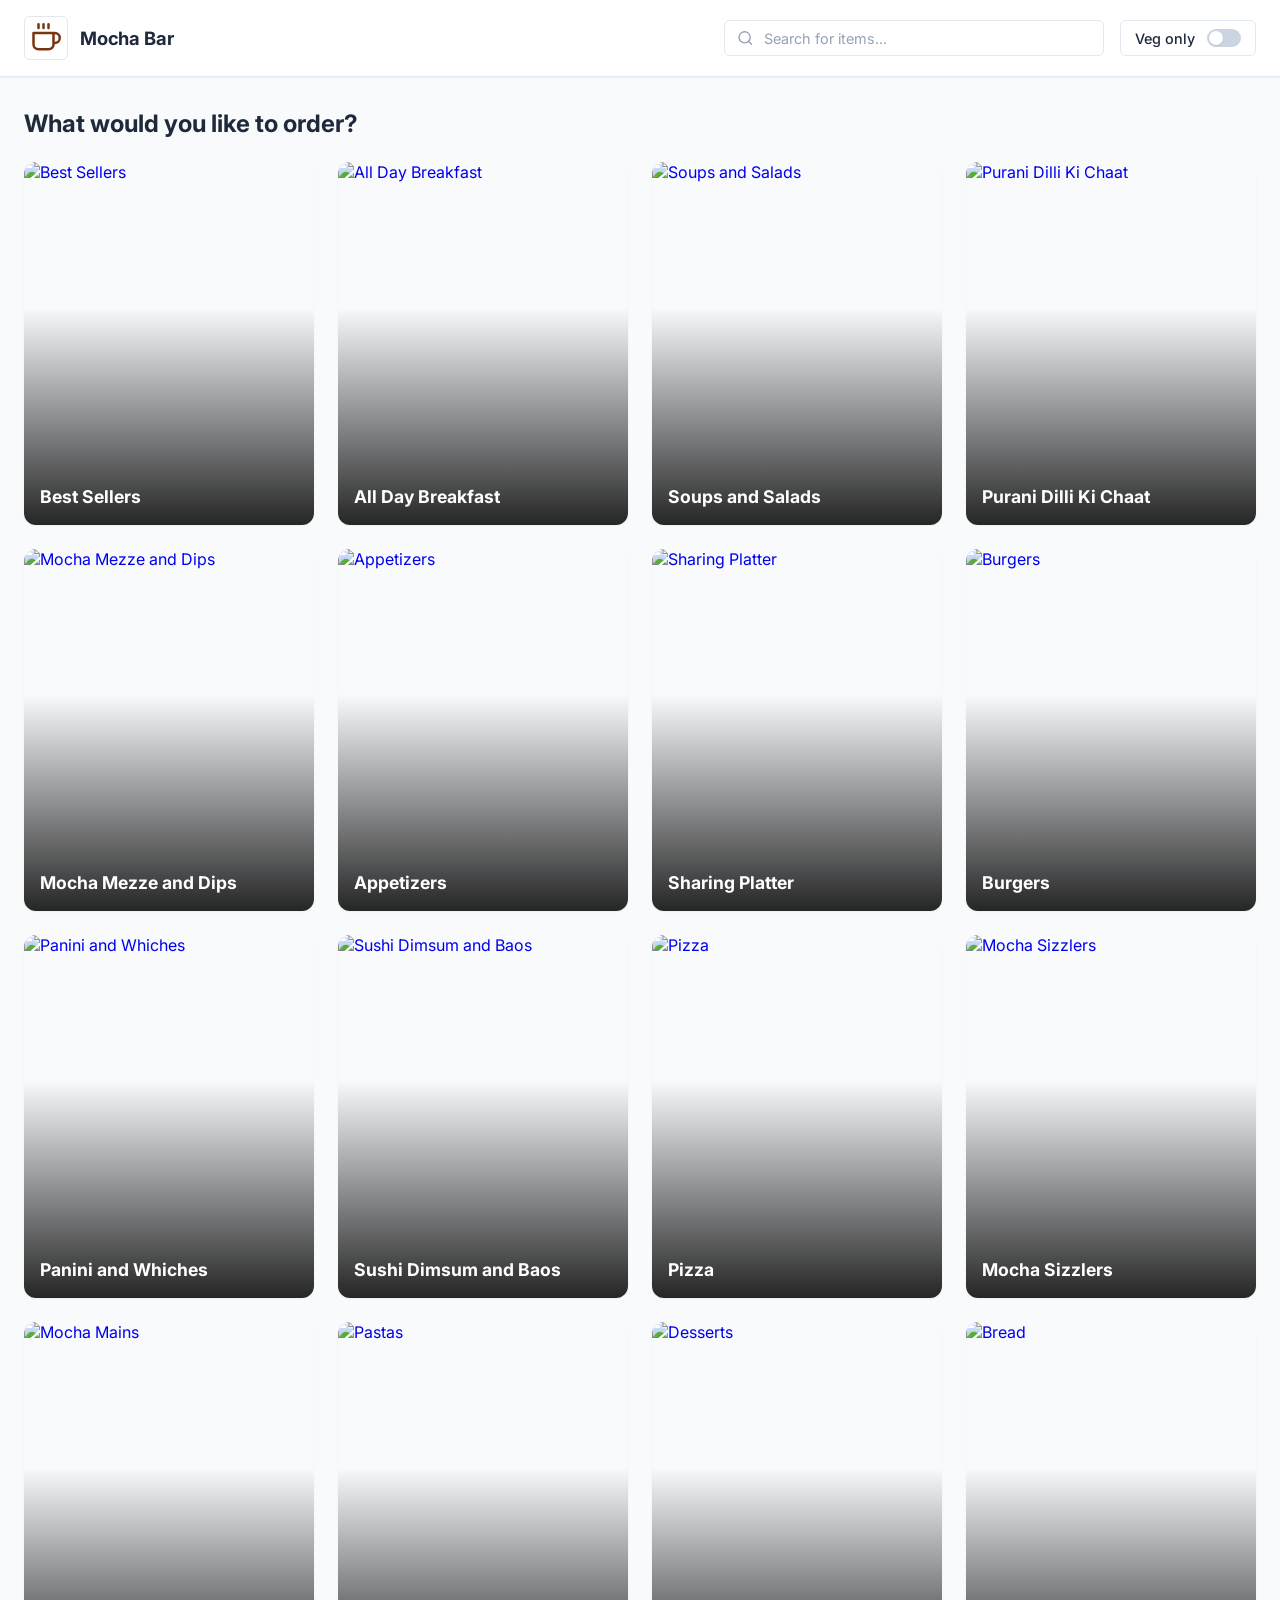
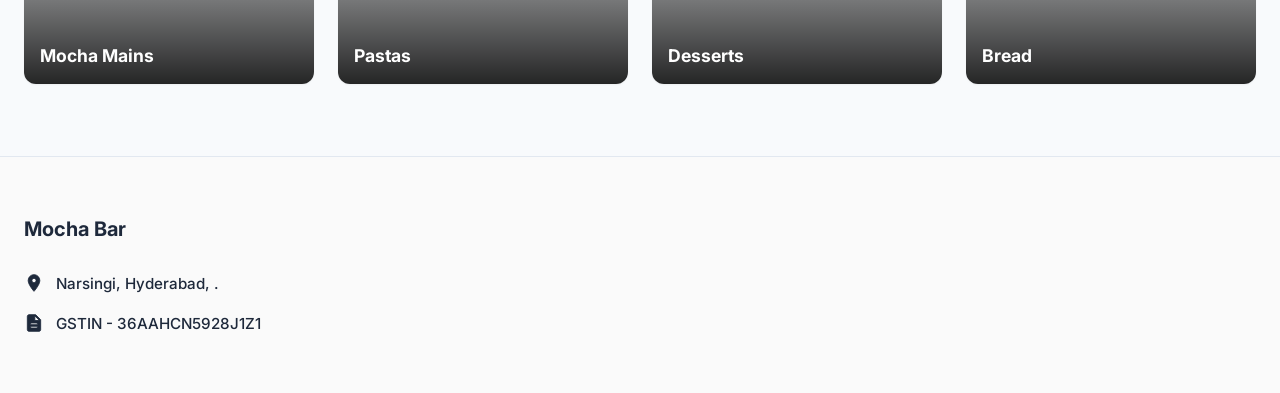
==== index.html @ d7031bb8 "Add files via upload" ====
<!DOCTYPE html>
<html lang="en">
<head>
    <meta charset="UTF-8">
    <meta name="viewport" content="width=device-width, initial-scale=1.0">
    <title>Mocha Bar | Restaurant & Lounge</title>
    <meta name="description" content="Mocha Bar, Restaurant and Lounge.">
    <link rel="preconnect" href="https://fonts.googleapis.com">
    <link rel="preconnect" href="https://fonts.gstatic.com" crossorigin>
    <link href="https://fonts.googleapis.com/css2?family=Inter:wght@400;500;600;700&display=swap" rel="stylesheet">
    <link rel="stylesheet" href="index.css">
</head>
<body>
    <!-- Mobile Location Bar (Hidden on Desktop) -->
    <div class="location-bar mobile-only">
        <div class="location-content">
            <svg class="icon location-icon" viewBox="0 0 24 24" fill="none" stroke="currentColor" stroke-width="2.5" stroke-linecap="round" stroke-linejoin="round">
                <path d="M21 10c0 7-9 13-9 13s-9-6-9-13a9 9 0 0 1 18 0z"></path>
                <circle cx="12" cy="10" r="3"></circle>
            </svg>
            <span class="location-text">Location - Lucknow, Uttar Pradesh, India</span>
            <svg class="icon chevron-icon" viewBox="0 0 24 24" fill="none" stroke="currentColor" stroke-width="2" stroke-linecap="round" stroke-linejoin="round">
                <polyline points="6 9 12 15 18 9"></polyline>
            </svg>
        </div>
    </div>

    <header class="main-header">
        <div class="header-container">
            <div class="brand-section">
                <div class="logo-wrapper">
                    <!-- Simulated logo -->
                    <div class="logo-placeholder">
                        <svg viewBox="0 0 24 24" fill="none" stroke="#78350f" stroke-width="2" stroke-linecap="round" stroke-linejoin="round">
                            <path d="M18 8h1a4 4 0 0 1 0 8h-1M2 8h16v9a4 4 0 0 1-4 4H6a4 4 0 0 1-4-4V8z M6 1v3 M10 1v3 M14 1v3"/>
                        </svg>
                    </div>
                </div>
                <div class="brand-text">
                    <h1 class="brand-title">Mocha Bar</h1>
                    <p class="brand-subtitle mobile-only">Mocha Bar - Main Branch</p>
                </div>
            </div>

            <!-- Desktop Search and Toggle (Hidden on Mobile) -->
            <div class="desktop-controls desktop-only">
                <div class="search-bar">
                    <svg class="icon search-icon" viewBox="0 0 24 24" fill="none" stroke="currentColor" stroke-width="2" stroke-linecap="round" stroke-linejoin="round">
                        <circle cx="11" cy="11" r="8"></circle>
                        <line x1="21" y1="21" x2="16.65" y2="16.65"></line>
                    </svg>
                    <input type="text" placeholder="Search for items..." class="search-input">
                </div>
                
                <div class="veg-toggle-container">
                    <span class="veg-label">Veg only</span>
                    <label class="toggle-switch">
                        <input type="checkbox">
                        <span class="toggle-slider"></span>
                    </label>
                </div>
            </div>

            <!-- Mobile Pickup Button (Hidden on Desktop) -->
            <div class="mobile-controls mobile-only">
                <button class="pickup-btn">Pickup</button>
            </div>
        </div>
    </header>
    
    <main class="main-content">
        <div class="menu-section">
            <h2 class="section-title">What would you like to order?</h2>
            
            <div class="menu-grid">
                <!-- Row 1 -->
                <a href="menu.html#all-day-breakfast" class="menu-card">
                    <img src="https://images.unsplash.com/photo-1559525839-b184a4d698c7?ixlib=rb-4.0.3&auto=format&fit=crop&w=400&q=80" alt="Best Sellers" class="menu-card-bg">
                    <div class="menu-card-overlay"></div>
                    <h3 class="menu-card-title">Best Sellers</h3>
                </a>
                <a href="menu.html#all-day-breakfast" class="menu-card">
                    <img src="https://images.unsplash.com/photo-1533089860892-a7c6f0a88666?ixlib=rb-4.0.3&auto=format&fit=crop&w=400&q=80" alt="All Day Breakfast" class="menu-card-bg">
                    <div class="menu-card-overlay"></div>
                    <h3 class="menu-card-title">All Day Breakfast</h3>
                </a>
                <a href="menu.html#soups-and-salads" class="menu-card">
                    <img src="https://images.unsplash.com/photo-1547592180-85f173990554?ixlib=rb-4.0.3&auto=format&fit=crop&w=400&q=80" alt="Soups and Salads" class="menu-card-bg">
                    <div class="menu-card-overlay"></div>
                    <h3 class="menu-card-title">Soups and Salads</h3>
                </a>
                <a href="menu.html#purani-dilli-ki-chaat" class="menu-card">
                    <img src="https://images.unsplash.com/photo-1606491956689-2ea866880c84?ixlib=rb-4.0.3&auto=format&fit=crop&w=400&q=80" alt="Purani Dilli Ki Chaat" class="menu-card-bg">
                    <div class="menu-card-overlay"></div>
                    <h3 class="menu-card-title">Purani Dilli Ki Chaat</h3>
                </a>
                
                <!-- Row 2 -->
                <a href="menu.html#mocha-mezze-and-dips" class="menu-card">
                    <img src="https://images.unsplash.com/photo-1541529086526-db283c563270?ixlib=rb-4.0.3&auto=format&fit=crop&w=400&q=80" alt="Mocha Mezze and Dips" class="menu-card-bg">
                    <div class="menu-card-overlay"></div>
                    <h3 class="menu-card-title">Mocha Mezze and Dips</h3>
                </a>
                <a href="menu.html#appetizers" class="menu-card">
                    <img src="https://images.unsplash.com/photo-1541529086526-db283c563270?ixlib=rb-4.0.3&auto=format&fit=crop&w=400&q=80" alt="Appetizers" class="menu-card-bg">
                    <div class="menu-card-overlay"></div>
                    <h3 class="menu-card-title">Appetizers</h3>
                </a>
                <a href="menu.html#sharing-platter" class="menu-card">
                    <img src="https://images.unsplash.com/photo-1539136788836-5699e78bfc75?ixlib=rb-4.0.3&auto=format&fit=crop&w=400&q=80" alt="Sharing Platter" class="menu-card-bg">
                    <div class="menu-card-overlay"></div>
                    <h3 class="menu-card-title">Sharing Platter</h3>
                </a>
                <a href="menu.html#burgers" class="menu-card">
                    <img src="https://images.unsplash.com/photo-1568901346375-23c9450c58cd?ixlib=rb-4.0.3&auto=format&fit=crop&w=400&q=80" alt="Burgers" class="menu-card-bg">
                    <div class="menu-card-overlay"></div>
                    <h3 class="menu-card-title">Burgers</h3>
                </a>
                
                <!-- Row 3 -->
                <a href="menu.html#panini-and-whiches" class="menu-card">
                    <img src="https://images.unsplash.com/photo-1528735602780-2552fd46c7af?ixlib=rb-4.0.3&auto=format&fit=crop&w=400&q=80" alt="Panini and Whiches" class="menu-card-bg">
                    <div class="menu-card-overlay"></div>
                    <h3 class="menu-card-title">Panini and Whiches</h3>
                </a>
                <a href="menu.html#sushi-dimsum-and-baos" class="menu-card">
                    <img src="https://images.unsplash.com/photo-1582878826629-29b7ad1cdc43?ixlib=rb-4.0.3&auto=format&fit=crop&w=400&q=80" alt="Sushi Dimsum and Baos" class="menu-card-bg">
                    <div class="menu-card-overlay"></div>
                    <h3 class="menu-card-title">Sushi Dimsum and Baos</h3>
                </a>
                <a href="menu.html#pizza" class="menu-card">
                    <img src="https://images.unsplash.com/photo-1513104890138-7c749659a591?ixlib=rb-4.0.3&auto=format&fit=crop&w=400&q=80" alt="Pizza" class="menu-card-bg">
                    <div class="menu-card-overlay"></div>
                    <h3 class="menu-card-title">Pizza</h3>
                </a>
                <a href="menu.html#mocha-sizzlers" class="menu-card">
                    <img src="https://images.unsplash.com/photo-1604908176997-125f25cc6f3d?ixlib=rb-4.0.3&auto=format&fit=crop&w=400&q=80" alt="Mocha Sizzlers" class="menu-card-bg">
                    <div class="menu-card-overlay"></div>
                    <h3 class="menu-card-title">Mocha Sizzlers</h3>
                </a>
                
                <!-- Row 4 -->
                <a href="menu.html#mocha-mains" class="menu-card">
                    <img src="https://images.unsplash.com/photo-1555939594-58d7cb561ad1?ixlib=rb-4.0.3&auto=format&fit=crop&w=400&q=80" alt="Mocha Mains" class="menu-card-bg">
                    <div class="menu-card-overlay"></div>
                    <h3 class="menu-card-title">Mocha Mains</h3>
                </a>
                <a href="menu.html#pastas" class="menu-card">
                    <img src="https://images.unsplash.com/photo-1621996316573-ce8e4ce2ee2e?ixlib=rb-4.0.3&auto=format&fit=crop&w=400&q=80" alt="Pastas" class="menu-card-bg">
                    <div class="menu-card-overlay"></div>
                    <h3 class="menu-card-title">Pastas</h3>
                </a>
                <a href="menu.html#desserts" class="menu-card">
                    <img src="https://images.unsplash.com/photo-1563729784474-d77dbb933a9e?ixlib=rb-4.0.3&auto=format&fit=crop&w=400&q=80" alt="Desserts" class="menu-card-bg">
                    <div class="menu-card-overlay"></div>
                    <h3 class="menu-card-title">Desserts</h3>
                </a>
                <a href="menu.html#bread" class="menu-card">
                    <img src="https://images.unsplash.com/photo-1509440159596-0249088772ff?ixlib=rb-4.0.3&auto=format&fit=crop&w=400&q=80" alt="Bread" class="menu-card-bg">
                    <div class="menu-card-overlay"></div>
                    <h3 class="menu-card-title">Bread</h3>
                </a>
            </div>
        </div>
    </main>

    <footer class="app-footer">
        <div class="footer-container">
            <h2 class="footer-title">Mocha Bar</h2>
            <div class="footer-info">
                <div class="footer-item">
                    <svg class="icon location-icon" viewBox="0 0 24 24" fill="currentColor">
                        <path d="M12 2C8.13 2 5 5.13 5 9c0 5.25 7 13 7 13s7-7.75 7-13c0-3.87-3.13-7-7-7zm0 9.5c-1.38 0-2.5-1.12-2.5-2.5s1.12-2.5 2.5-2.5 2.5 1.12 2.5 2.5-1.12 2.5-2.5 2.5z"/>
                    </svg>
                    <span>Narsingi, Hyderabad, .</span>
                </div>
                <div class="footer-item">
                    <svg class="icon document-icon" viewBox="0 0 24 24" fill="currentColor">
                        <path d="M14 2H6c-1.1 0-1.99.9-1.99 2L4 20c0 1.1.89 2 1.99 2H18c1.1 0 2-.9 2-2V8l-6-6zm2 16H8v-2h8v2zm0-4H8v-2h8v2zm-3-5V3.5L18.5 9H13z"/>
                    </svg>
                    <span>GSTIN - 36AAHCN5928J1Z1</span>
                </div>
            </div>
        </div>
    </footer>
</body>
</html>
---- index.css ----
/* CSS Variables & Reset */
:root {
    --primary-color: #78350f; /* Coffee brown */
    --brand-color: #1e293b;
    --text-main: #334155;
    --text-muted: #64748b;
    --bg-main: #ffffff;
    --bg-muted: #f8fafc;
    --border-color: #e2e8f0;
    --shadow-sm: 0 1px 2px 0 rgb(0 0 0 / 0.05);
    --shadow-md: 0 4px 6px -1px rgb(0 0 0 / 0.1), 0 2px 4px -2px rgb(0 0 0 / 0.1);
    --radius-md: 6px;
    --transition: all 0.2s ease-in-out;
}

* {
    margin: 0;
    padding: 0;
    box-sizing: border-box;
}

body {
    font-family: 'Inter', -apple-system, BlinkMacSystemFont, sans-serif;
    color: var(--text-main);
    background-color: var(--bg-muted);
    -webkit-font-smoothing: antialiased;
}

/* Icons */
.icon {
    width: 16px;
    height: 16px;
    stroke: currentColor;
}

/* Header Base */
.main-header {
    background-color: var(--bg-main);
    box-shadow: var(--shadow-sm);
    position: sticky;
    top: 0;
    z-index: 50;
    border-bottom: 1px solid var(--border-color);
}

/* Utility Classes */
.mobile-only {
    display: none;
}
.desktop-only {
    display: flex;
}

/* Desktop Styles (Default) */
.header-container {
    max-width: 1280px;
    margin: 0 auto;
    padding: 16px 24px;
    display: flex;
    align-items: center;
    justify-content: space-between;
    gap: 24px;
}

.brand-section {
    display: flex;
    align-items: center;
    gap: 12px;
}

.logo-wrapper {
    width: 44px;
    height: 44px;
    border-radius: var(--radius-md);
    border: 1px solid var(--border-color);
    display: flex;
    align-items: center;
    justify-content: center;
    background-color: #fff;
    padding: 6px;
}

.logo-placeholder {
    width: 100%;
    height: 100%;
    display: flex;
    align-items: center;
    justify-content: center;
}
.logo-placeholder svg {
    width: 100%;
    height: 100%;
}

.brand-title {
    font-size: 1.15rem;
    font-weight: 700;
    color: var(--brand-color);
    line-height: 1.2;
    letter-spacing: -0.01em;
}

.desktop-controls {
    display: flex;
    align-items: center;
    gap: 16px;
    flex-grow: 1;
    justify-content: flex-end;
}

.search-bar {
    display: flex;
    align-items: center;
    background-color: #fff;
    border: 1px solid var(--border-color);
    border-radius: var(--radius-md);
    padding: 8px 12px;
    width: 100%;
    max-width: 380px;
    gap: 10px;
    transition: var(--transition);
}

.search-bar:focus-within {
    border-color: #94a3b8;
    box-shadow: 0 0 0 3px rgba(148, 163, 184, 0.1);
}

.search-icon {
    color: #94a3b8;
    width: 18px;
    height: 18px;
}

.search-input {
    border: none;
    outline: none;
    width: 100%;
    font-size: 0.9rem;
    font-family: inherit;
    color: var(--text-main);
}
.search-input::placeholder {
    color: #94a3b8;
    font-weight: 400;
}

.veg-toggle-container {
    display: flex;
    align-items: center;
    gap: 12px;
    background-color: #fff;
    border: 1px solid var(--border-color);
    padding: 8px 14px;
    border-radius: var(--radius-md);
}

.veg-label {
    font-size: 0.9rem;
    font-weight: 500;
    color: var(--brand-color);
}

/* Toggle Switch */
.toggle-switch {
    position: relative;
    display: inline-block;
    width: 34px;
    height: 18px;
}

.toggle-switch input {
    opacity: 0;
    width: 0;
    height: 0;
}

.toggle-slider {
    position: absolute;
    cursor: pointer;
    top: 0;
    left: 0;
    right: 0;
    bottom: 0;
    background-color: #cbd5e1;
    transition: .3s;
    border-radius: 34px;
}

.toggle-slider:before {
    position: absolute;
    content: "";
    height: 14px;
    width: 14px;
    left: 2px;
    bottom: 2px;
    background-color: white;
    transition: .3s;
    border-radius: 50%;
    box-shadow: 0 1px 2px rgba(0,0,0,0.1);
}

input:checked + .toggle-slider {
    background-color: #10b981; /* Green for veg */
}

input:checked + .toggle-slider:before {
    transform: translateX(16px);
}

/* Button */
.pickup-btn {
    background-color: #fff;
    border: 1px solid var(--border-color);
    color: var(--brand-color);
    padding: 6px 14px;
    font-size: 0.85rem;
    font-weight: 600;
    border-radius: var(--radius-md);
    cursor: pointer;
    transition: var(--transition);
    font-family: inherit;
    box-shadow: var(--shadow-sm);
}

.pickup-btn:hover {
    background-color: var(--bg-muted);
}

/* Location Bar */
.location-bar {
    border-bottom: 1px solid var(--border-color);
    padding: 10px 16px;
    background-color: var(--bg-main);
    position: sticky;
    top: 0;
    z-index: 51;
}

.location-content {
    display: flex;
    align-items: center;
    gap: 8px;
}

.location-icon {
    color: var(--brand-color);
    fill: var(--brand-color);
    width: 14px;
    height: 14px;
}

.location-text {
    font-size: 0.85rem;
    font-weight: 500;
    color: var(--text-main);
}

.chevron-icon {
    width: 14px;
    height: 14px;
    color: var(--text-main);
    margin-left: 2px;
}

.brand-subtitle {
    font-size: 0.75rem;
    color: var(--text-muted);
    margin-top: 2px;
    font-weight: 500;
}

/* Mobile Styles (Max-width 768px) */
@media (max-width: 768px) {
    .main-header {
        position: static;
    }

    .desktop-only {
        display: none !important;
    }
    
    .mobile-only {
        display: flex;
    }
    
    .brand-subtitle.mobile-only {
        display: block;
    }

    .header-container {
        padding: 12px 16px;
    }
    
    .logo-wrapper {
        width: 38px;
        height: 38px;
        padding: 5px;
        border-color: var(--border-color);
    }
    
    .brand-title {
        font-size: 1rem;
    }
}

/* Menu Section */
.main-content {
    max-width: 1280px;
    margin: 0 auto;
    padding: 32px 24px;
}

.section-title {
    font-size: 1.5rem;
    font-weight: 700;
    color: var(--brand-color);
    margin-bottom: 24px;
}

.menu-grid {
    display: grid;
    grid-template-columns: repeat(4, 1fr);
    gap: 24px;
}

.menu-card {
    position: relative;
    border-radius: 12px;
    overflow: hidden;
    aspect-ratio: 4 / 5;
    cursor: pointer;
    box-shadow: var(--shadow-sm);
    transition: transform 0.2s ease, box-shadow 0.2s ease;
    display: block;
    text-decoration: none;
}

.menu-card:hover {
    transform: translateY(-4px);
    box-shadow: var(--shadow-md);
}

.menu-card-bg {
    width: 100%;
    height: 100%;
    object-fit: cover;
    display: block;
}

.menu-card-overlay {
    position: absolute;
    bottom: 0;
    left: 0;
    right: 0;
    height: 60%;
    background: linear-gradient(to top, rgba(0,0,0,0.85) 0%, rgba(0,0,0,0) 100%);
    pointer-events: none;
}

.menu-card-title {
    position: absolute;
    bottom: 16px;
    left: 16px;
    right: 16px;
    color: #fff;
    font-size: 1.1rem;
    font-weight: 700;
    z-index: 2;
    line-height: 1.3;
}

@media (max-width: 768px) {
    .main-content {
        padding: 24px 16px;
    }
    
    .section-title {
        font-size: 1.25rem;
        margin-bottom: 16px;
    }
    
    .menu-grid {
        grid-template-columns: repeat(2, 1fr);
        gap: 12px;
    }
    
    .menu-card {
        border-radius: 8px;
    }
    
    .menu-card-title {
        font-size: 0.95rem;
        bottom: 12px;
        left: 12px;
        right: 12px;
    }
}

/* Footer */
.app-footer {
    background-color: #fafafa;
    border-top: 1px solid var(--border-color);
    padding: 60px 24px;
    margin-top: 40px;
}

.footer-container {
    max-width: 1280px;
    margin: 0 auto;
}

.footer-title {
    font-size: 1.25rem;
    font-weight: 700;
    color: var(--brand-color);
    margin-bottom: 32px;
}

.footer-info {
    display: flex;
    flex-direction: column;
    gap: 20px;
}

.footer-item {
    display: flex;
    align-items: center;
    gap: 12px;
    color: var(--brand-color);
    font-size: 0.95rem;
    font-weight: 500;
}

.footer-item .icon {
    width: 20px;
    height: 20px;
    flex-shrink: 0;
}

@media (max-width: 768px) {
    .app-footer {
        padding: 40px 16px;
    }
}
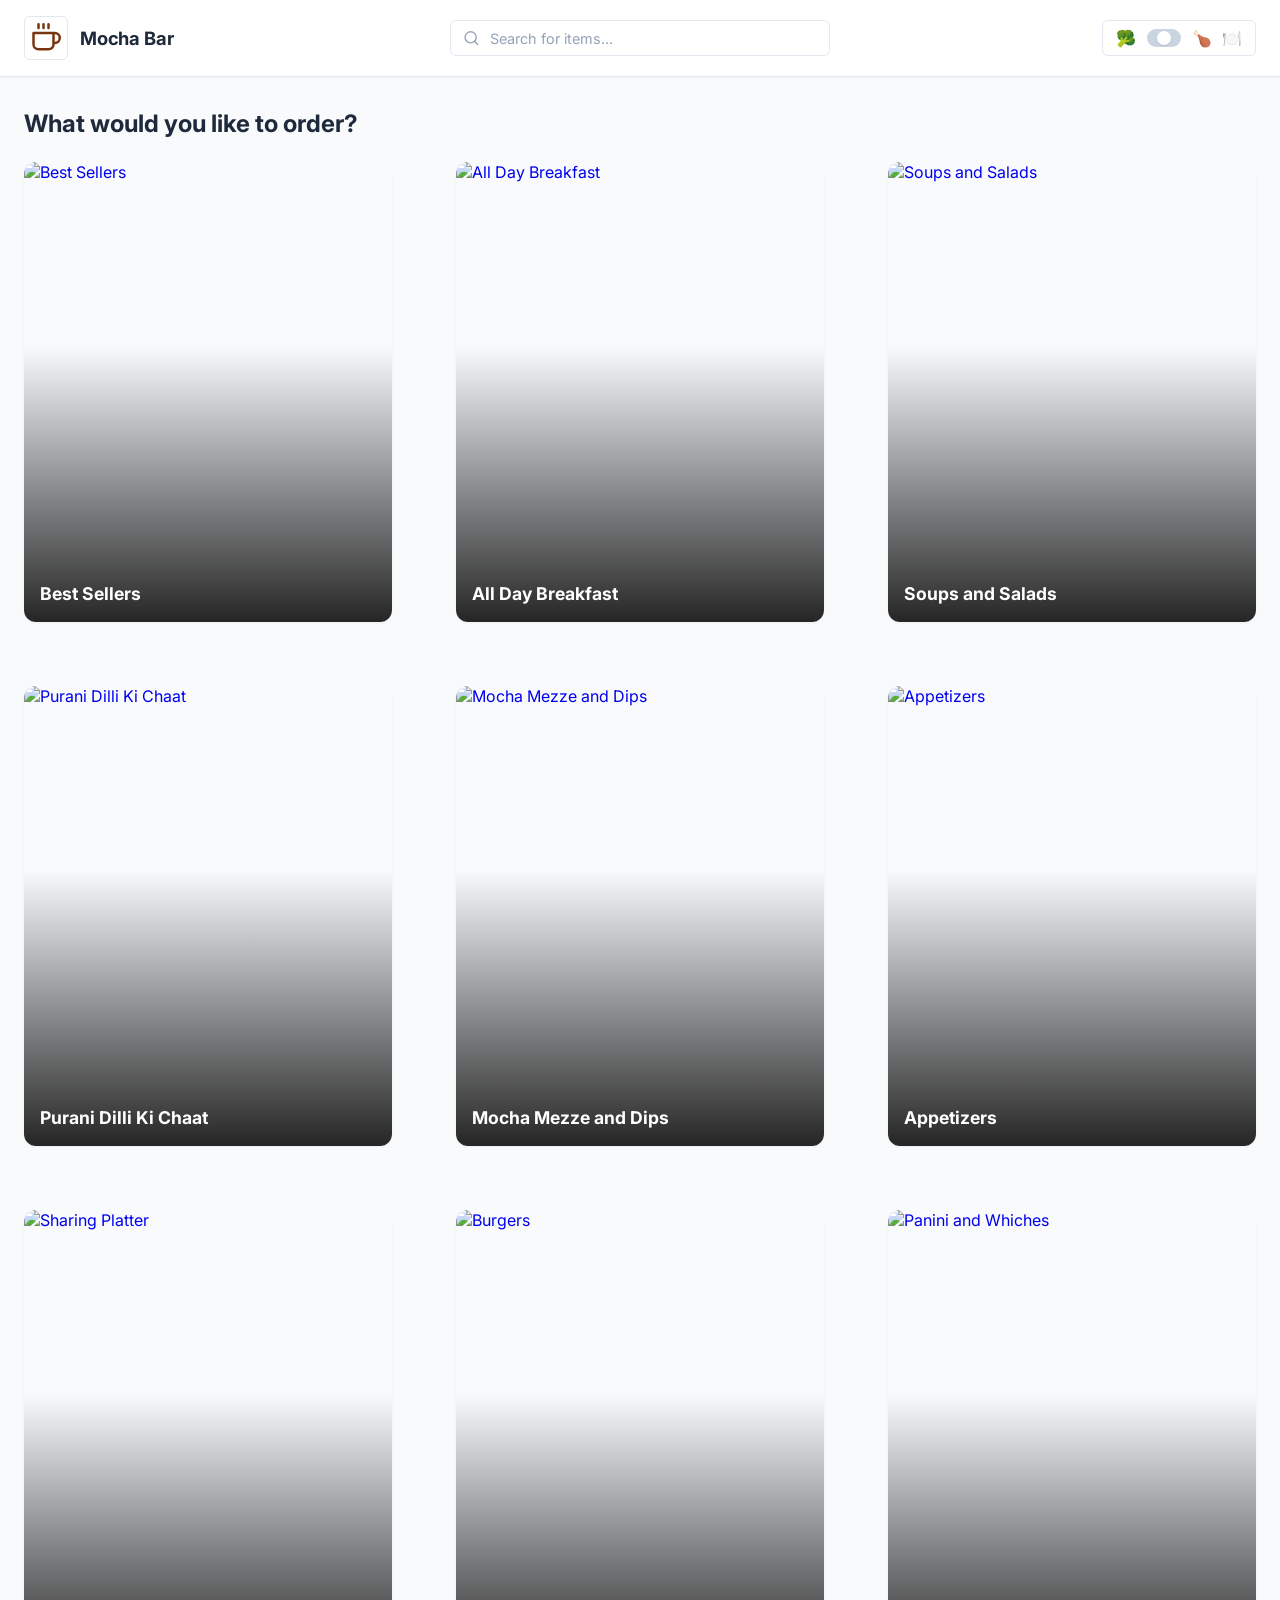
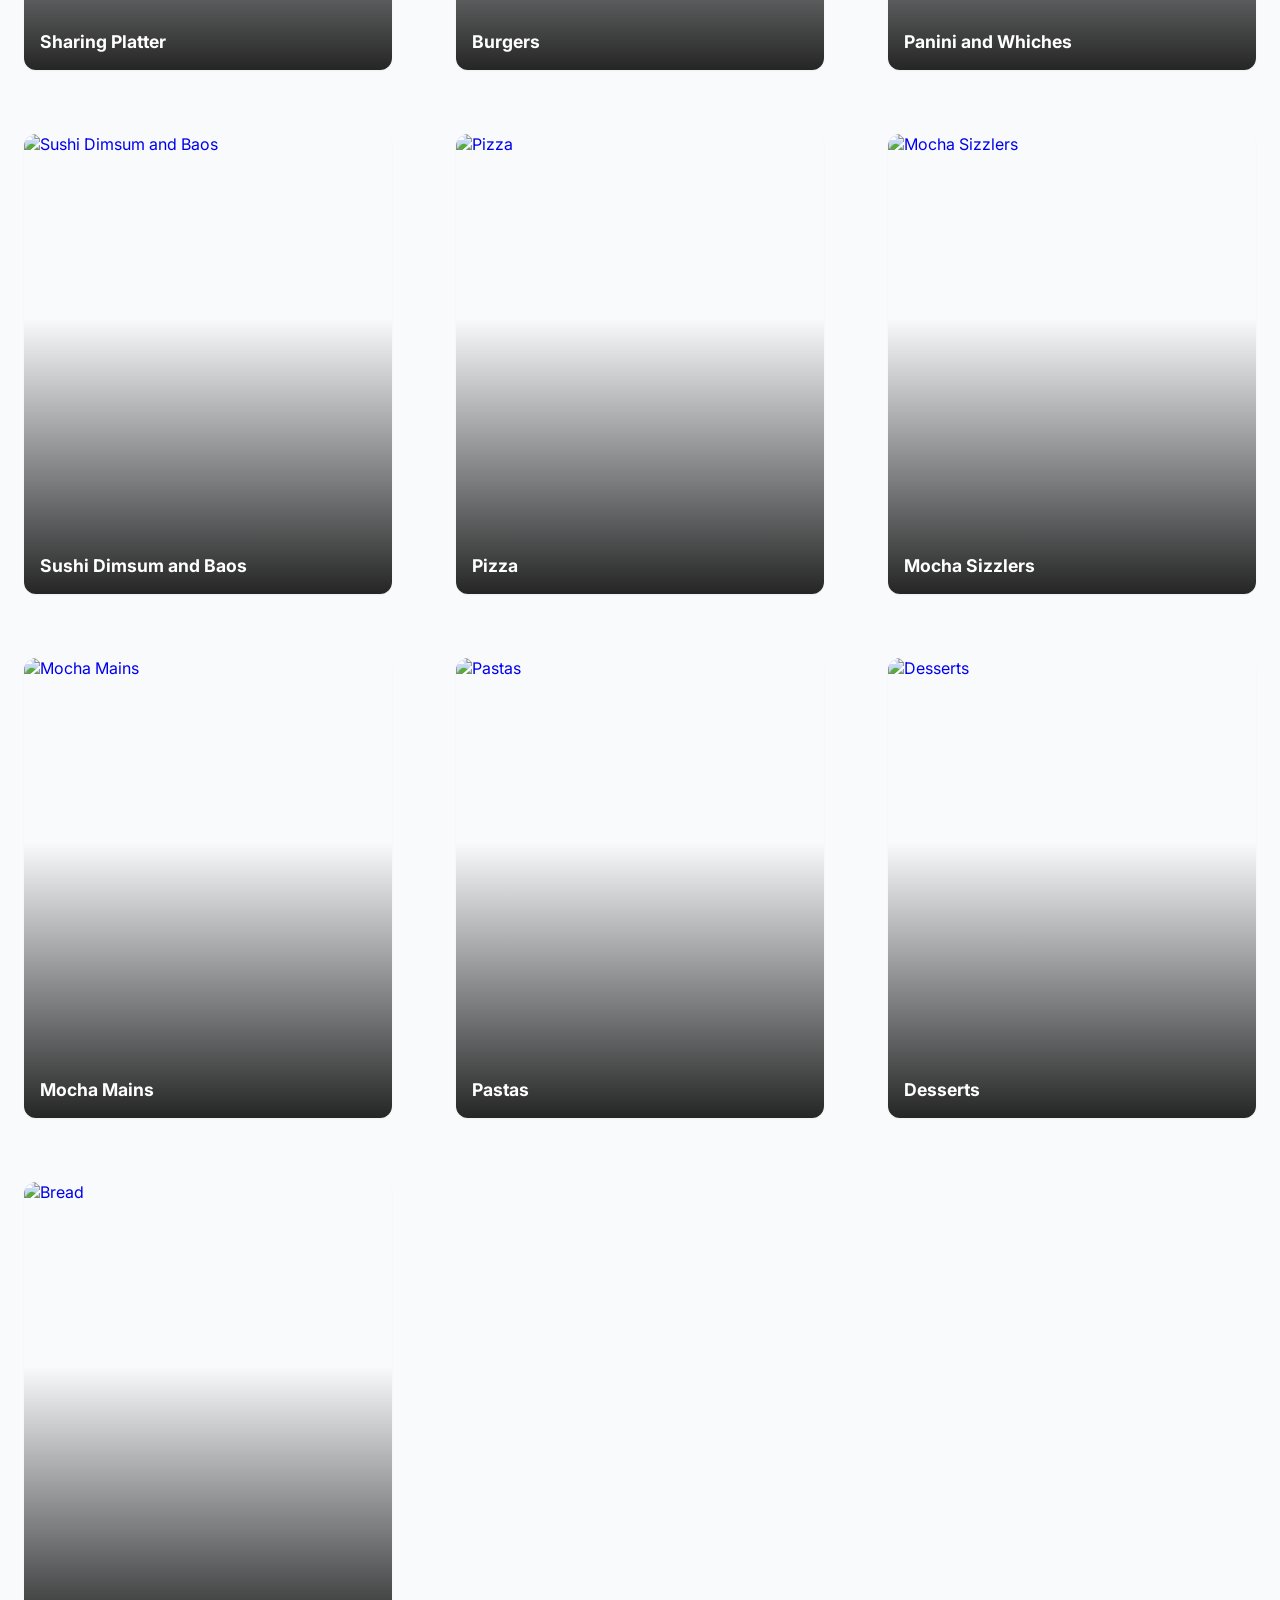
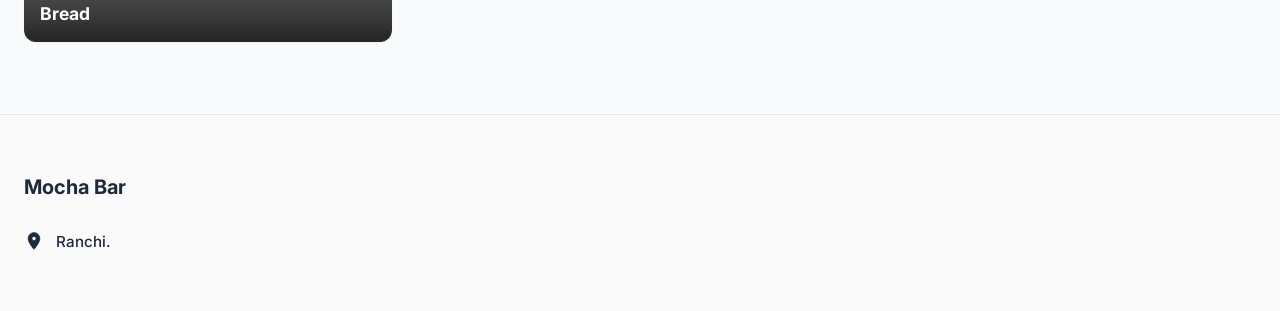
==== commit ab62c8a5: "fixed all the code for now, will see lated what happens" ====
--- a/index.html
+++ b/index.html
@@ -9,6 +9,7 @@
     <link rel="preconnect" href="https://fonts.gstatic.com" crossorigin>
     <link href="https://fonts.googleapis.com/css2?family=Inter:wght@400;500;600;700&display=swap" rel="stylesheet">
     <link rel="stylesheet" href="index.css">
+    <link rel="icon" type="image/svg+xml" href="data:image/svg+xml,<svg xmlns='http://www.w3.org/2000/svg' viewBox='0 0 24 24' fill='none' stroke='%2378350f' stroke-width='2' stroke-linecap='round' stroke-linejoin='round'><path d='M18 8h1a4 4 0 0 1 0 8h-1M2 8h16v9a4 4 0 0 1-4 4H6a4 4 0 0 1-4-4V8z M6 1v3 M10 1v3 M14 1v3'/></svg>">
 </head>
 <body>
     <!-- Mobile Location Bar (Hidden on Desktop) -->
@@ -43,7 +44,7 @@
             </div>
 
             <!-- Desktop Search and Toggle (Hidden on Mobile) -->
-            <div class="desktop-controls desktop-only">
+            <div class="search-container desktop-only">
                 <div class="search-bar">
                     <svg class="icon search-icon" viewBox="0 0 24 24" fill="none" stroke="currentColor" stroke-width="2" stroke-linecap="round" stroke-linejoin="round">
                         <circle cx="11" cy="11" r="8"></circle>
@@ -51,13 +52,18 @@
                     </svg>
                     <input type="text" placeholder="Search for items..." class="search-input">
                 </div>
-                
+            </div>
+
+            <div class="desktop-controls desktop-only">
+
                 <div class="veg-toggle-container">
-                    <span class="veg-label">Veg only</span>
+                    <span class="diet-icon veg" title="Veg Only"></span>
                     <label class="toggle-switch">
                         <input type="checkbox">
                         <span class="toggle-slider"></span>
                     </label>
+                    <span class="diet-icon non-veg" title="Non-Veg Only"></span>
+                    <span class="diet-icon all" title="Show All"></span>
                 </div>
             </div>
 
@@ -172,16 +178,17 @@
                     <svg class="icon location-icon" viewBox="0 0 24 24" fill="currentColor">
                         <path d="M12 2C8.13 2 5 5.13 5 9c0 5.25 7 13 7 13s7-7.75 7-13c0-3.87-3.13-7-7-7zm0 9.5c-1.38 0-2.5-1.12-2.5-2.5s1.12-2.5 2.5-2.5 2.5 1.12 2.5 2.5-1.12 2.5-2.5 2.5z"/>
                     </svg>
-                    <span>Narsingi, Hyderabad, .</span>
+                    <span>Ranchi.</span>
                 </div>
-                <div class="footer-item">
+                <!-- <div class="footer-item">
                     <svg class="icon document-icon" viewBox="0 0 24 24" fill="currentColor">
                         <path d="M14 2H6c-1.1 0-1.99.9-1.99 2L4 20c0 1.1.89 2 1.99 2H18c1.1 0 2-.9 2-2V8l-6-6zm2 16H8v-2h8v2zm0-4H8v-2h8v2zm-3-5V3.5L18.5 9H13z"/>
                     </svg>
                     <span>GSTIN - 36AAHCN5928J1Z1</span>
-                </div>
+                </div> -->
             </div>
         </div>
     </footer>
+    <script src="menu.js"></script>
 </body>
 </html>
--- a/index.css
+++ b/index.css
@@ -60,6 +60,15 @@
     align-items: center;
     justify-content: space-between;
     gap: 24px;
+    position: relative;
+}
+
+.search-container {
+    position: absolute;
+    left: 50%;
+    transform: translateX(-50%);
+    width: 100%;
+    max-width: 380px;
 }
 
 .brand-section {
@@ -182,7 +191,7 @@
     left: 0;
     right: 0;
     bottom: 0;
-    background-color: #cbd5e1;
+    background-color: #2e7d32; /* Green for veg */
     transition: .3s;
     border-radius: 34px;
 }
@@ -201,11 +210,54 @@
 }
 
 input:checked + .toggle-slider {
-    background-color: #10b981; /* Green for veg */
+    background-color: #c62828; /* Red for non-veg */
 }
 
 input:checked + .toggle-slider:before {
     transform: translateX(16px);
+}
+
+input:indeterminate + .toggle-slider {
+    background-color: #cbd5e1; /* Gray for all */
+}
+
+input:indeterminate + .toggle-slider:before {
+    transform: translateX(8px);
+}
+
+/* Diet Icons */
+.diet-icon {
+    width: 18px;
+    height: 18px;
+    display: flex;
+    align-items: center;
+    justify-content: center;
+    flex-shrink: 0;
+    font-size: 16px;
+    line-height: 1;
+}
+
+.diet-icon.veg::after {
+    content: '🥦';
+}
+
+.diet-icon.non-veg::after {
+    content: '🍗';
+}
+
+.diet-icon.all {
+    cursor: pointer;
+    font-size: 16px;
+    opacity: 0.5;
+    transition: 0.2s;
+}
+
+.diet-icon.all:hover, .diet-icon.all.active {
+    opacity: 1;
+}
+
+.diet-icon.all::after {
+    content: '🍽️';
 }
 
 /* Button */
@@ -320,8 +372,8 @@
 
 .menu-grid {
     display: grid;
-    grid-template-columns: repeat(4, 1fr);
-    gap: 24px;
+    grid-template-columns: repeat(3, 1fr);
+    gap: 4em;
 }
 
 .menu-card {
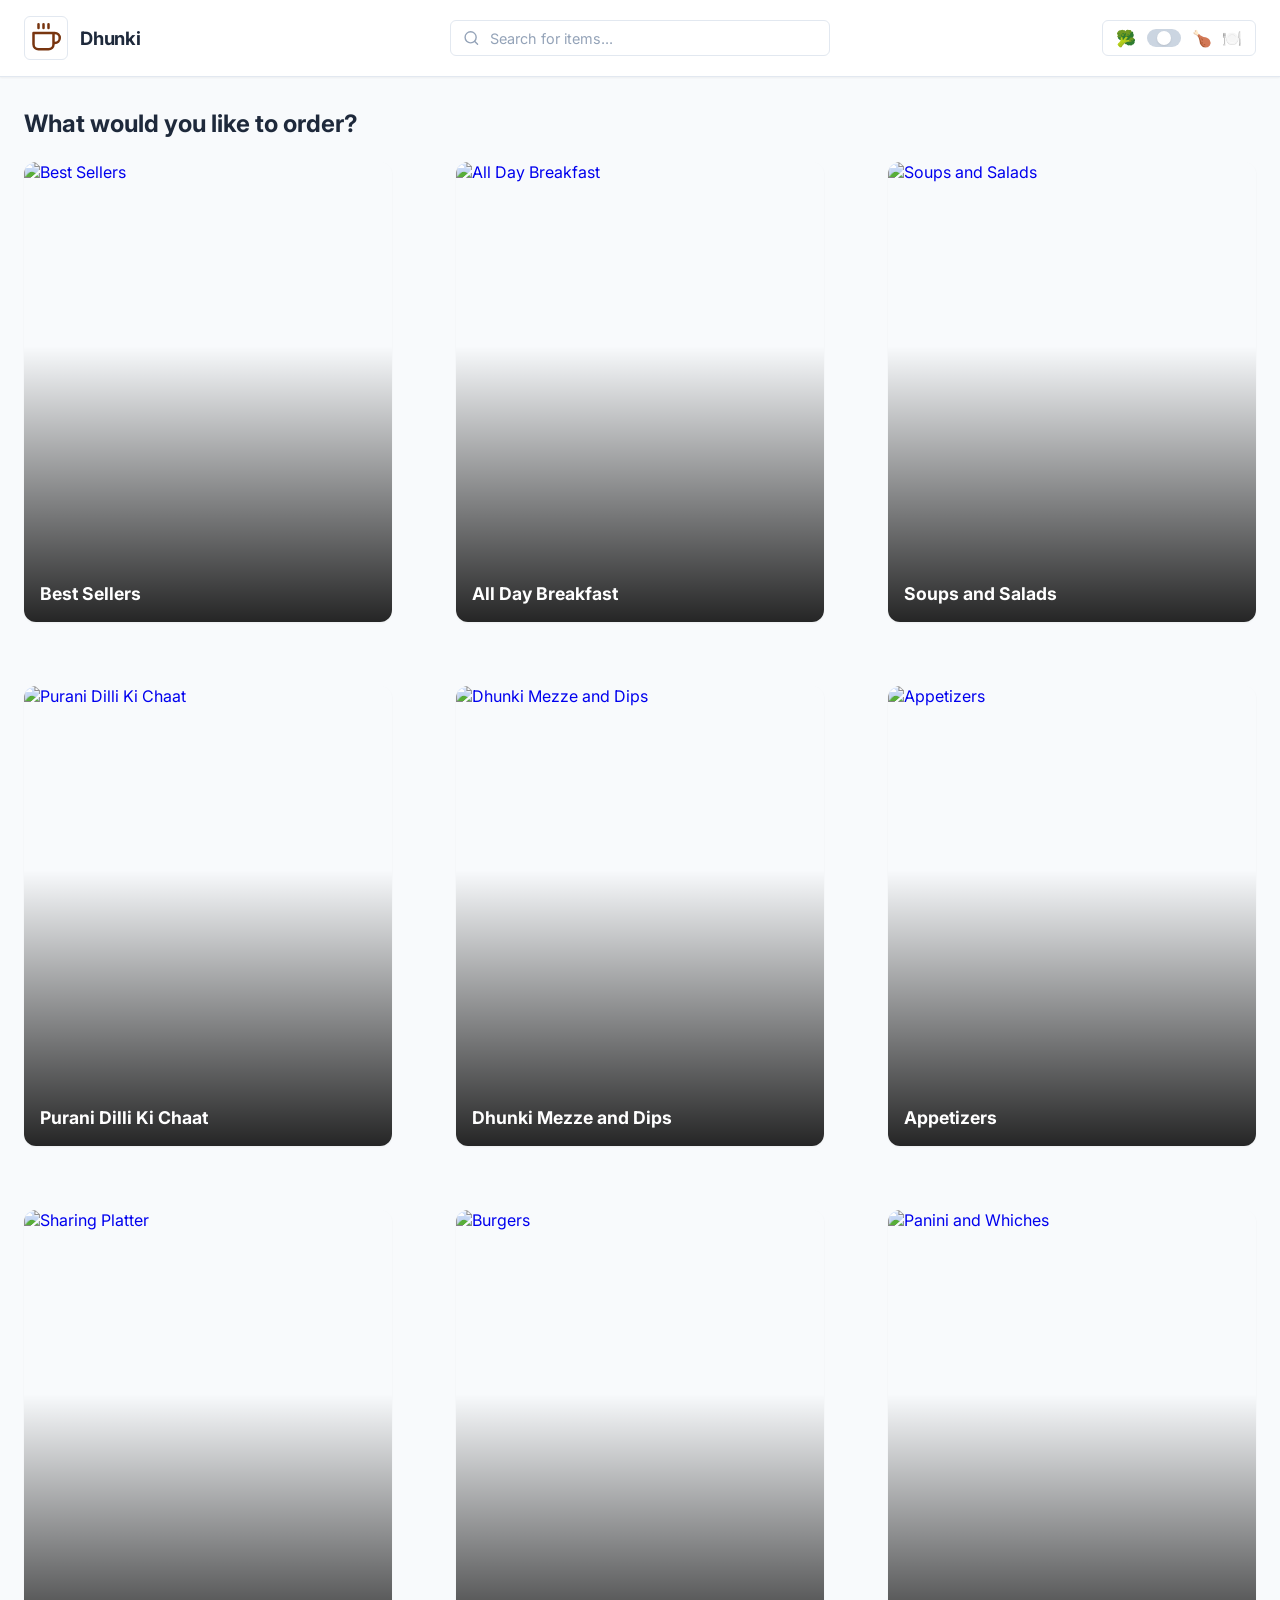
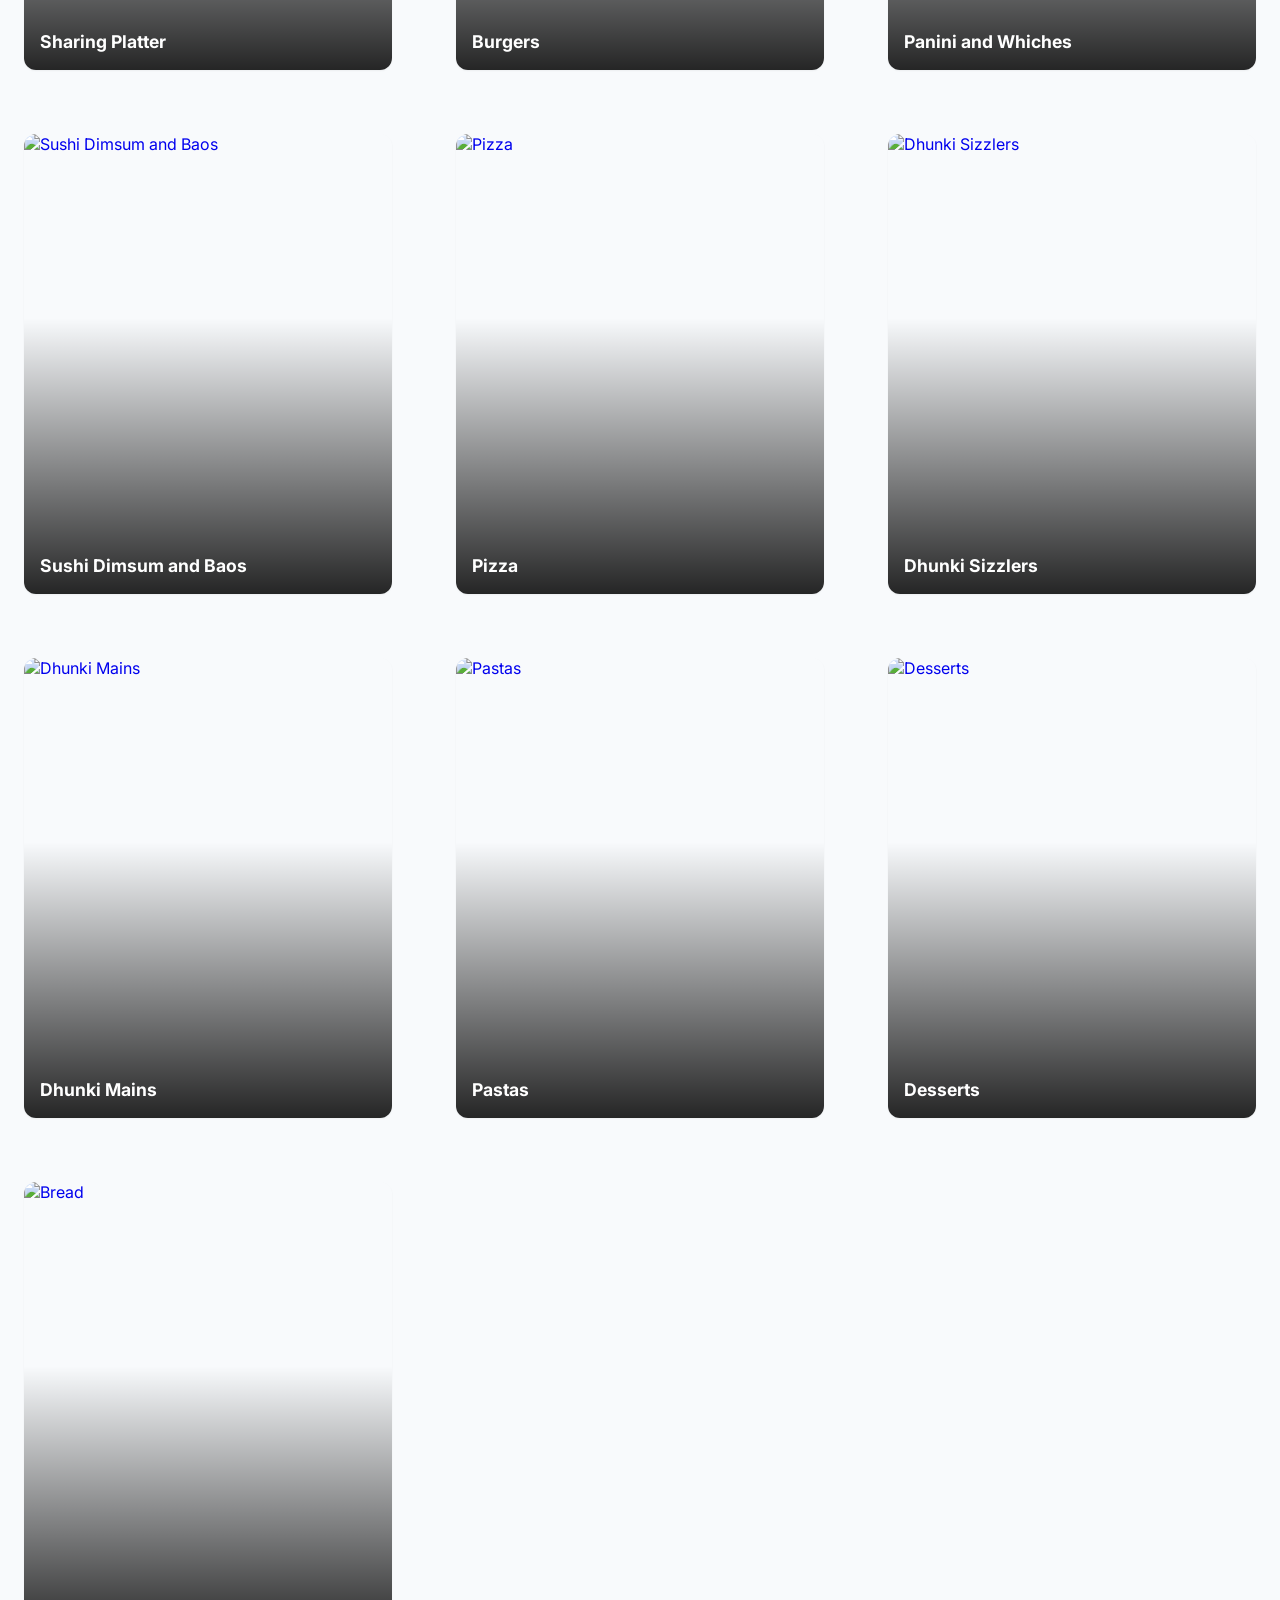
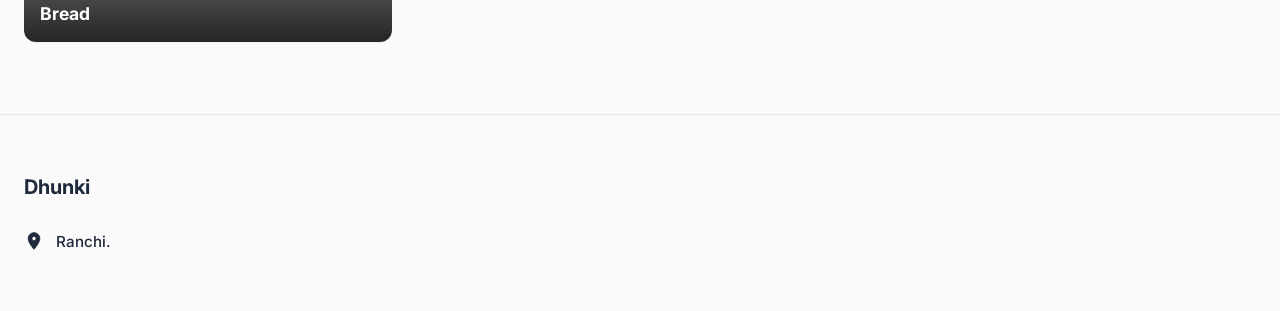
==== commit f5f39bb6: "made subtle changes" ====
--- a/index.html
+++ b/index.html
@@ -3,8 +3,8 @@
 <head>
     <meta charset="UTF-8">
     <meta name="viewport" content="width=device-width, initial-scale=1.0">
-    <title>Mocha Bar | Restaurant & Lounge</title>
-    <meta name="description" content="Mocha Bar, Restaurant and Lounge.">
+    <title>Dhunki | Restaurant & Lounge</title>
+    <meta name="description" content="Dhunki, Restaurant and Lounge.">
     <link rel="preconnect" href="https://fonts.googleapis.com">
     <link rel="preconnect" href="https://fonts.gstatic.com" crossorigin>
     <link href="https://fonts.googleapis.com/css2?family=Inter:wght@400;500;600;700&display=swap" rel="stylesheet">
@@ -38,8 +38,9 @@
                     </div>
                 </div>
                 <div class="brand-text">
-                    <h1 class="brand-title">Mocha Bar</h1>
-                    <p class="brand-subtitle mobile-only">Mocha Bar - Main Branch</p>
+                    <h1 class="brand-title">Dhunki</h1>
+                    <p class="brand-subtitle mobile-only">Dhunki - Main Branch</p>
+                    <span class="table-badge" style="display: none; background-color: #f59e0b; color: #fff; padding: 2px 8px; border-radius: 12px; font-size: 0.75rem; font-weight: 600; margin-top: 4px;">Table <span class="table-number-display"></span></span>
                 </div>
             </div>
 
@@ -102,10 +103,10 @@
                 </a>
                 
                 <!-- Row 2 -->
-                <a href="menu.html#mocha-mezze-and-dips" class="menu-card">
-                    <img src="https://images.unsplash.com/photo-1541529086526-db283c563270?ixlib=rb-4.0.3&auto=format&fit=crop&w=400&q=80" alt="Mocha Mezze and Dips" class="menu-card-bg">
+                <a href="menu.html#dhunki-mezze-and-dips" class="menu-card">
+                    <img src="https://images.unsplash.com/photo-1541529086526-db283c563270?ixlib=rb-4.0.3&auto=format&fit=crop&w=400&q=80" alt="Dhunki Mezze and Dips" class="menu-card-bg">
                     <div class="menu-card-overlay"></div>
-                    <h3 class="menu-card-title">Mocha Mezze and Dips</h3>
+                    <h3 class="menu-card-title">Dhunki Mezze and Dips</h3>
                 </a>
                 <a href="menu.html#appetizers" class="menu-card">
                     <img src="https://images.unsplash.com/photo-1541529086526-db283c563270?ixlib=rb-4.0.3&auto=format&fit=crop&w=400&q=80" alt="Appetizers" class="menu-card-bg">
@@ -139,17 +140,17 @@
                     <div class="menu-card-overlay"></div>
                     <h3 class="menu-card-title">Pizza</h3>
                 </a>
-                <a href="menu.html#mocha-sizzlers" class="menu-card">
-                    <img src="https://images.unsplash.com/photo-1604908176997-125f25cc6f3d?ixlib=rb-4.0.3&auto=format&fit=crop&w=400&q=80" alt="Mocha Sizzlers" class="menu-card-bg">
+                <a href="menu.html#dhunki-sizzlers" class="menu-card">
+                    <img src="https://images.unsplash.com/photo-1604908176997-125f25cc6f3d?ixlib=rb-4.0.3&auto=format&fit=crop&w=400&q=80" alt="Dhunki Sizzlers" class="menu-card-bg">
                     <div class="menu-card-overlay"></div>
-                    <h3 class="menu-card-title">Mocha Sizzlers</h3>
+                    <h3 class="menu-card-title">Dhunki Sizzlers</h3>
                 </a>
                 
                 <!-- Row 4 -->
-                <a href="menu.html#mocha-mains" class="menu-card">
-                    <img src="https://images.unsplash.com/photo-1555939594-58d7cb561ad1?ixlib=rb-4.0.3&auto=format&fit=crop&w=400&q=80" alt="Mocha Mains" class="menu-card-bg">
+                <a href="menu.html#dhunki-mains" class="menu-card">
+                    <img src="https://images.unsplash.com/photo-1555939594-58d7cb561ad1?ixlib=rb-4.0.3&auto=format&fit=crop&w=400&q=80" alt="Dhunki Mains" class="menu-card-bg">
                     <div class="menu-card-overlay"></div>
-                    <h3 class="menu-card-title">Mocha Mains</h3>
+                    <h3 class="menu-card-title">Dhunki Mains</h3>
                 </a>
                 <a href="menu.html#pastas" class="menu-card">
                     <img src="https://images.unsplash.com/photo-1621996316573-ce8e4ce2ee2e?ixlib=rb-4.0.3&auto=format&fit=crop&w=400&q=80" alt="Pastas" class="menu-card-bg">
@@ -172,7 +173,7 @@
 
     <footer class="app-footer">
         <div class="footer-container">
-            <h2 class="footer-title">Mocha Bar</h2>
+            <h2 class="footer-title">Dhunki</h2>
             <div class="footer-info">
                 <div class="footer-item">
                     <svg class="icon location-icon" viewBox="0 0 24 24" fill="currentColor">
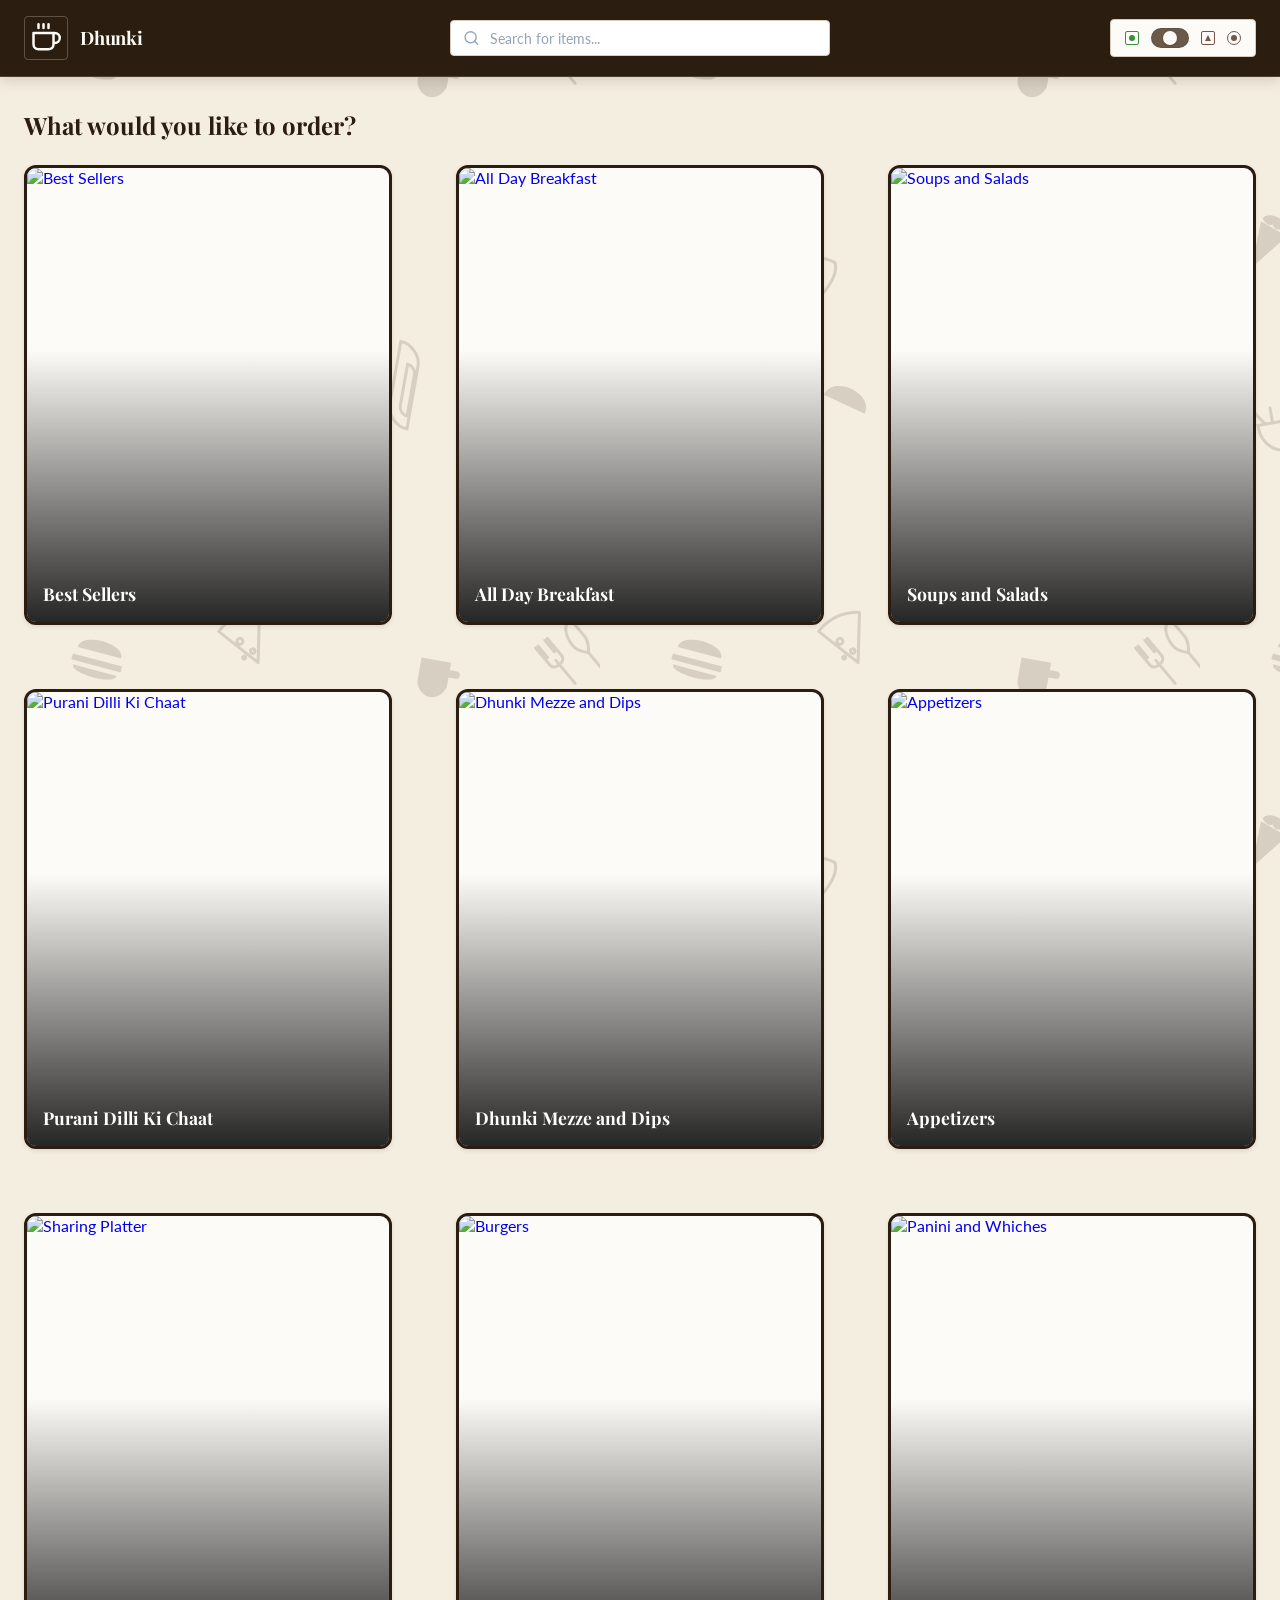
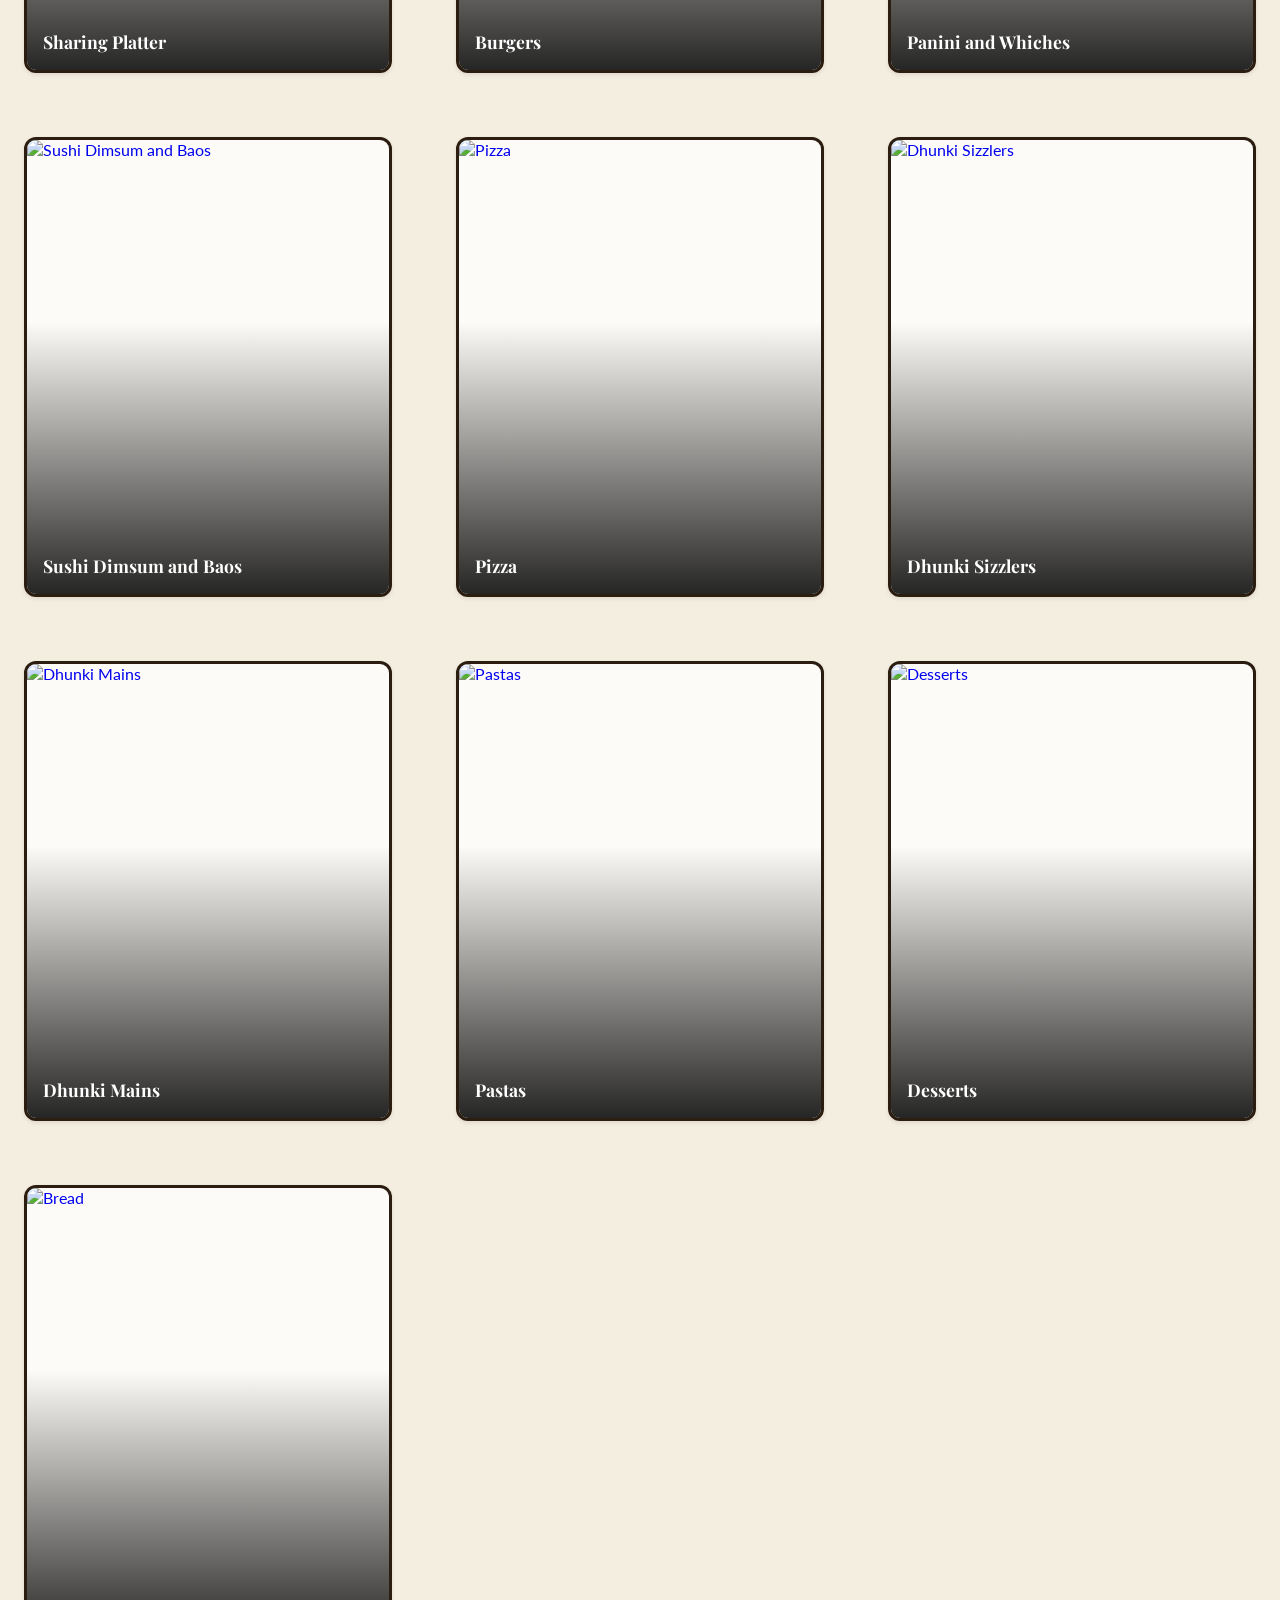
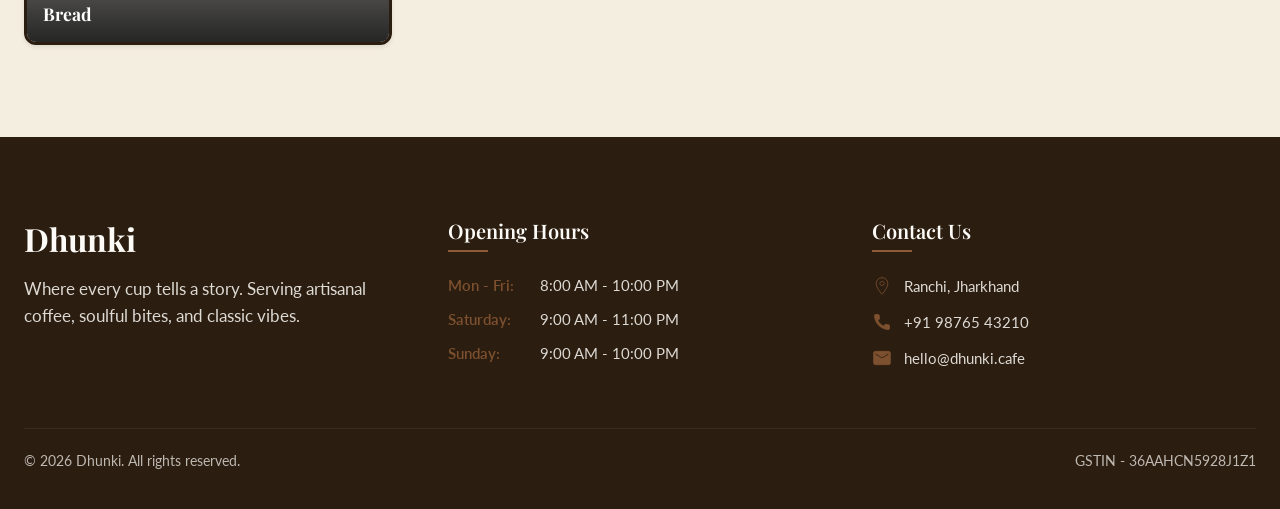
==== commit 1b635efb: "changed the brand color pallet and fixed issues" ====
--- a/index.html
+++ b/index.html
@@ -7,7 +7,7 @@
     <meta name="description" content="Dhunki, Restaurant and Lounge.">
     <link rel="preconnect" href="https://fonts.googleapis.com">
     <link rel="preconnect" href="https://fonts.gstatic.com" crossorigin>
-    <link href="https://fonts.googleapis.com/css2?family=Inter:wght@400;500;600;700&display=swap" rel="stylesheet">
+    <link href="https://fonts.googleapis.com/css2?family=Lato:ital,wght@0,400;0,700;1,400&family=Playfair+Display:ital,wght@0,400;0,600;0,700;1,400&display=swap" rel="stylesheet">
     <link rel="stylesheet" href="index.css">
     <link rel="icon" type="image/svg+xml" href="data:image/svg+xml,<svg xmlns='http://www.w3.org/2000/svg' viewBox='0 0 24 24' fill='none' stroke='%2378350f' stroke-width='2' stroke-linecap='round' stroke-linejoin='round'><path d='M18 8h1a4 4 0 0 1 0 8h-1M2 8h16v9a4 4 0 0 1-4 4H6a4 4 0 0 1-4-4V8z M6 1v3 M10 1v3 M14 1v3'/></svg>">
 </head>
@@ -173,20 +173,52 @@
 
     <footer class="app-footer">
         <div class="footer-container">
-            <h2 class="footer-title">Dhunki</h2>
-            <div class="footer-info">
-                <div class="footer-item">
-                    <svg class="icon location-icon" viewBox="0 0 24 24" fill="currentColor">
-                        <path d="M12 2C8.13 2 5 5.13 5 9c0 5.25 7 13 7 13s7-7.75 7-13c0-3.87-3.13-7-7-7zm0 9.5c-1.38 0-2.5-1.12-2.5-2.5s1.12-2.5 2.5-2.5 2.5 1.12 2.5 2.5-1.12 2.5-2.5 2.5z"/>
-                    </svg>
-                    <span>Ranchi.</span>
-                </div>
-                <!-- <div class="footer-item">
-                    <svg class="icon document-icon" viewBox="0 0 24 24" fill="currentColor">
-                        <path d="M14 2H6c-1.1 0-1.99.9-1.99 2L4 20c0 1.1.89 2 1.99 2H18c1.1 0 2-.9 2-2V8l-6-6zm2 16H8v-2h8v2zm0-4H8v-2h8v2zm-3-5V3.5L18.5 9H13z"/>
-                    </svg>
-                    <span>GSTIN - 36AAHCN5928J1Z1</span>
-                </div> -->
+            <div class="footer-grid">
+                <!-- Brand Column -->
+                <div class="footer-col brand-col">
+                    <h2 class="footer-brand-title">Dhunki</h2>
+                    <p class="footer-tagline">Where every cup tells a story. Serving artisanal coffee, soulful bites, and classic vibes.</p>
+                </div>
+
+                <!-- Hours Column -->
+                <div class="footer-col hours-col">
+                    <h3 class="footer-heading">Opening Hours</h3>
+                    <ul class="footer-list">
+                        <li><span>Mon - Fri:</span> 8:00 AM - 10:00 PM</li>
+                        <li><span>Saturday:</span> 9:00 AM - 11:00 PM</li>
+                        <li><span>Sunday:</span> 9:00 AM - 10:00 PM</li>
+                    </ul>
+                </div>
+
+                <!-- Contact Column -->
+                <div class="footer-col contact-col">
+                    <h3 class="footer-heading">Contact Us</h3>
+                    <ul class="footer-list">
+                        <li>
+                            <svg class="icon location-icon" viewBox="0 0 24 24" fill="currentColor">
+                                <path d="M12 2C8.13 2 5 5.13 5 9c0 5.25 7 13 7 13s7-7.75 7-13c0-3.87-3.13-7-7-7zm0 9.5c-1.38 0-2.5-1.12-2.5-2.5s1.12-2.5 2.5-2.5 2.5 1.12 2.5 2.5-1.12 2.5-2.5 2.5z"/>
+                            </svg>
+                            Ranchi, Jharkhand
+                        </li>
+                        <li>
+                            <svg class="icon phone-icon" viewBox="0 0 24 24" fill="currentColor">
+                                <path d="M20.01 15.38c-1.23 0-2.42-.2-3.53-.56a.977.977 0 0 0-1.01.24l-1.57 1.97c-2.83-1.35-5.48-3.9-6.89-6.83l1.95-1.66c.27-.28.35-.67.24-1.02-.37-1.11-.56-2.3-.56-3.53 0-.54-.45-.99-.99-.99H4.19C3.65 3 3 3.24 3 3.99 3 13.28 10.73 21 20.03 21c.75 0 1-.65 1-1.18v-3.45c0-.54-.45-.99-.99-.99z"/>
+                            </svg>
+                            +91 98765 43210
+                        </li>
+                        <li>
+                            <svg class="icon email-icon" viewBox="0 0 24 24" fill="currentColor">
+                                <path d="M20 4H4c-1.1 0-1.99.9-1.99 2L2 18c0 1.1.9 2 2 2h16c1.1 0 2-.9 2-2V6c0-1.1-.9-2-2-2zm0 4l-8 5-8-5V6l8 5 8-5v2z"/>
+                            </svg>
+                            hello@dhunki.cafe
+                        </li>
+                    </ul>
+                </div>
+            </div>
+            
+            <div class="footer-bottom">
+                <p>&copy; 2026 Dhunki. All rights reserved.</p>
+                <p class="fssai-text">GSTIN - 36AAHCN5928J1Z1</p>
             </div>
         </div>
     </footer>
--- a/index.css
+++ b/index.css
@@ -1,15 +1,15 @@
 /* CSS Variables & Reset */
 :root {
-    --primary-color: #78350f; /* Coffee brown */
-    --brand-color: #1e293b;
-    --text-main: #334155;
-    --text-muted: #64748b;
-    --bg-main: #ffffff;
-    --bg-muted: #f8fafc;
-    --border-color: #e2e8f0;
-    --shadow-sm: 0 1px 2px 0 rgb(0 0 0 / 0.05);
-    --shadow-md: 0 4px 6px -1px rgb(0 0 0 / 0.1), 0 2px 4px -2px rgb(0 0 0 / 0.1);
-    --radius-md: 6px;
+    --primary-color: #8c5a35; /* Warm caramel/amber */
+    --brand-color: #2b1d0f; /* Espresso brown */
+    --text-main: #3d2b1f; /* Dark coffee text */
+    --text-muted: #6b5a49; /* Muted latte text */
+    --bg-main: #fdfbf7; /* Parchment/cream white */
+    --bg-muted: #f4eee1; /* Light latte color */
+    --border-color: #d8cbbc; /* Warm beige border */
+    --shadow-sm: 0 2px 4px 0 rgba(43, 29, 15, 0.1);
+    --shadow-md: 0 4px 8px -1px rgba(43, 29, 15, 0.15), 0 2px 4px -2px rgba(43, 29, 15, 0.1);
+    --radius-md: 4px; /* Classic sharp corners */
     --transition: all 0.2s ease-in-out;
 }
 
@@ -20,10 +20,27 @@
 }
 
 body {
-    font-family: 'Inter', -apple-system, BlinkMacSystemFont, sans-serif;
+    font-family: 'Lato', -apple-system, BlinkMacSystemFont, sans-serif;
     color: var(--text-main);
     background-color: var(--bg-muted);
     -webkit-font-smoothing: antialiased;
+    position: relative;
+    min-height: 100vh;
+}
+
+body::before {
+    content: '';
+    position: absolute;
+    top: 0;
+    left: 0;
+    width: 100%;
+    height: 100%;
+    z-index: -1;
+    pointer-events: none;
+    opacity: 0.15;
+    background-image: url("data:image/svg+xml,%3Csvg width='600' height='600' viewBox='0 0 400 400' xmlns='http://www.w3.org/2000/svg'%3E%3Cpath transform='rotate(15 65 40)' d='M50 35 c0-8 15-8 15-8 s15 0 15 8 h-30 z M48 40 h34 v4 h-34 z M50 47 h30 c0 5-15 5-15 5 s-15 0-15-5 z' fill='%232b1d0f'/%3E%3Cpath transform='rotate(-25 150 30)' d='M150 20 l15 30 l15-30 c-10-5 -20-5 -30 0 z M160 30 a2 2 0 1 0 0.1 0 M165 40 a1.5 1.5 0 1 0 0.1 0 M158 42 a1 1 0 1 0 0.1 0' fill='none' stroke='%232b1d0f' stroke-width='2' stroke-linejoin='round'/%3E%3Cpath transform='rotate(10 290 45)' d='M280 40 h20 v15 c0 5 -5 10 -10 10 s-10-5 -10-10 z M300 45 h5 c3 0 3 5 0 5 h-5 M285 30 v5 M295 30 v5' fill='%232b1d0f'/%3E%3Cpath transform='rotate(-40 375 30)' d='M360 20 v15 c0 5 10 5 10 0 v-15 M362 20 v10 M368 20 v10 M365 35 v20 M390 20 v15 c0 5 -5 10 -5 10 v15 M390 20 c-5 0 -10 5 -10 15 c0 5 5 10 5 10' fill='none' stroke='%232b1d0f' stroke-width='2' stroke-linecap='round'/%3E%3Cpath transform='rotate(30 45 150)' d='M40 150 l10 30 l10-30 z M40 148 c0-8 20-8 20 0 c-2 2 -4 2 -6 0 c-2 2 -4 2 -6 0 c-2 2 -4 2 -8 0' fill='%232b1d0f'/%3E%3Cpath transform='rotate(-15 140 190)' d='M120 180 c10-10 30-10 40 0 c0 10 -15 20 -20 20 s-20-10 -20-20 z M130 178 c5 5 10 15 10 20 M150 178 c-5 5 -10 15 -10 20' fill='none' stroke='%232b1d0f' stroke-width='2' stroke-linejoin='round'/%3E%3Cpath transform='rotate(45 250 150)' d='M250 150 c-10-10 -20 0 -10 10 l15 15 c5-5 10-15 0-20 z M238 158 l-10 -10 a4 4 0 1 1 5-5 l3 3 a4 4 0 1 1 5-5 l5 5' fill='%232b1d0f'/%3E%3Cpath transform='rotate(-20 350 160)' d='M350 160 a15 15 0 1 0 0.1 0 M350 160 a5 5 0 1 1 0.1 0' fill='none' stroke='%232b1d0f' stroke-width='2'/%3E%3Cpath transform='rotate(-10 60 290)' d='M40 280 h40 c0 15 -10 20 -20 20 s-20-5 -20-20 z M45 280 l-10-15 M75 280 l10-15 M50 280 v-10 M60 280 v-15 M70 280 v-10' fill='none' stroke='%232b1d0f' stroke-width='2' stroke-linecap='round'/%3E%3Cpath transform='rotate(25 165 265)' d='M150 270 c0-15 30-15 30 0 z M155 265 c5-2 15-2 20 0 M158 260 c3-1 8-1 12 0' fill='%232b1d0f'/%3E%3Cpath transform='rotate(-35 275 265)' d='M260 260 c-5 5 -5 15 0 20 l30-30 c5-5 5-15 0-20 z M265 265 c-2 2 -2 6 0 8 l20-20 c2-2 2-6 0-8 z' fill='none' stroke='%232b1d0f' stroke-width='2'/%3E%3Cpath transform='rotate(15 360 285)' d='M350 270 h20 l-5 30 h-10 z M352 270 v-15 h4 v15 M358 270 v-20 h4 v20 M364 270 v-10 h4 v10' fill='%232b1d0f'/%3E%3Cpath transform='rotate(-5 110 350)' d='M100 360 l5 20 h20 l5-20 z M95 360 c0-15 30-15 30 0 z M110 345 a3 3 0 1 0 0.1 0' fill='none' stroke='%232b1d0f' stroke-width='2' stroke-linejoin='round'/%3E%3Cpath transform='rotate(20 225 380)' d='M220 370 c-10 0 -10 15 0 20 c10 0 10-15 0-20 z M220 370 c5-5 10-5 10 0' fill='%232b1d0f'/%3E%3Cpath transform='rotate(-30 330 370)' d='M330 360 c-10-10 -20 0 -10 10 s20 0 20-10 s-10-20 -20-10 s-20 10 -10 20 c5 5 15 5 20 0' fill='none' stroke='%232b1d0f' stroke-width='2'/%3E%3C/svg%3E");
+    background-repeat: repeat;
+    background-attachment: fixed;
 }
 
 /* Icons */
@@ -35,12 +52,12 @@
 
 /* Header Base */
 .main-header {
-    background-color: var(--bg-main);
-    box-shadow: var(--shadow-sm);
+    background-color: var(--brand-color);
+    box-shadow: 0 4px 12px rgba(43,29,15,0.15);
     position: sticky;
     top: 0;
     z-index: 50;
-    border-bottom: 1px solid var(--border-color);
+    border-bottom: 1px solid rgba(216,203,188,0.2);
 }
 
 /* Utility Classes */
@@ -81,11 +98,11 @@
     width: 44px;
     height: 44px;
     border-radius: var(--radius-md);
-    border: 1px solid var(--border-color);
+    border: 1px solid rgba(216,203,188,0.3);
     display: flex;
     align-items: center;
     justify-content: center;
-    background-color: #fff;
+    background-color: transparent;
     padding: 6px;
 }
 
@@ -99,12 +116,13 @@
 .logo-placeholder svg {
     width: 100%;
     height: 100%;
+    stroke: var(--bg-main);
 }
 
 .brand-title {
     font-size: 1.15rem;
     font-weight: 700;
-    color: var(--brand-color);
+    color: var(--bg-main);
     line-height: 1.2;
     letter-spacing: -0.01em;
 }
@@ -158,10 +176,11 @@
     display: flex;
     align-items: center;
     gap: 12px;
-    background-color: #fff;
+    background-color: var(--bg-main);
     border: 1px solid var(--border-color);
     padding: 8px 14px;
     border-radius: var(--radius-md);
+    box-shadow: 0 2px 4px rgba(43,29,15,0.02);
 }
 
 .veg-label {
@@ -174,8 +193,8 @@
 .toggle-switch {
     position: relative;
     display: inline-block;
-    width: 34px;
-    height: 18px;
+    width: 38px;
+    height: 20px;
 }
 
 .toggle-switch input {
@@ -191,9 +210,10 @@
     left: 0;
     right: 0;
     bottom: 0;
-    background-color: #2e7d32; /* Green for veg */
+    background-color: #388e3c; /* Green for veg */
     transition: .3s;
-    border-radius: 34px;
+    border-radius: 20px;
+    border: 1px solid rgba(0,0,0,0.1);
 }
 
 .toggle-slider:before {
@@ -203,53 +223,72 @@
     width: 14px;
     left: 2px;
     bottom: 2px;
-    background-color: white;
+    background-color: #fdfbf7;
     transition: .3s;
     border-radius: 50%;
-    box-shadow: 0 1px 2px rgba(0,0,0,0.1);
+    box-shadow: 0 1px 3px rgba(0,0,0,0.2);
 }
 
 input:checked + .toggle-slider {
-    background-color: #c62828; /* Red for non-veg */
+    background-color: #795548; /* Brown for non-veg */
 }
 
 input:checked + .toggle-slider:before {
-    transform: translateX(16px);
+    transform: translateX(18px);
 }
 
 input:indeterminate + .toggle-slider {
-    background-color: #cbd5e1; /* Gray for all */
+    background-color: var(--text-muted); /* Muted latte for all */
 }
 
 input:indeterminate + .toggle-slider:before {
-    transform: translateX(8px);
-}
-
-/* Diet Icons */
+    transform: translateX(9px);
+}
+
+/* Classic Indian Diet Icons (Pure CSS) */
 .diet-icon {
-    width: 18px;
-    height: 18px;
-    display: flex;
+    width: 14px;
+    height: 14px;
+    display: inline-flex;
     align-items: center;
     justify-content: center;
     flex-shrink: 0;
-    font-size: 16px;
-    line-height: 1;
+    border: 1.5px solid;
+    border-radius: 2px;
+    box-sizing: border-box;
+}
+
+.diet-icon.veg {
+    border-color: #388e3c; /* Veg Green */
 }
 
 .diet-icon.veg::after {
-    content: '🥦';
+    content: '';
+    width: 6px;
+    height: 6px;
+    background-color: #388e3c;
+    border-radius: 50%;
+}
+
+.diet-icon.non-veg {
+    border-color: #795548; /* Non-veg Brown */
 }
 
 .diet-icon.non-veg::after {
-    content: '🍗';
+    content: '';
+    width: 0;
+    height: 0;
+    border-left: 3.5px solid transparent;
+    border-right: 3.5px solid transparent;
+    border-bottom: 6px solid #795548;
 }
 
 .diet-icon.all {
+    border-color: var(--text-muted);
     cursor: pointer;
-    font-size: 16px;
-    opacity: 0.5;
+    opacity: 0.6;
     transition: 0.2s;
+    border-radius: 50%;
 }
 
 .diet-icon.all:hover, .diet-icon.all.active {
@@ -257,7 +296,11 @@
 }
 
 .diet-icon.all::after {
-    content: '🍽️';
+    content: '';
+    width: 6px;
+    height: 6px;
+    background-color: var(--text-muted);
+    border-radius: 50%;
 }
 
 /* Button */
@@ -383,9 +426,11 @@
     aspect-ratio: 4 / 5;
     cursor: pointer;
     box-shadow: var(--shadow-sm);
-    transition: transform 0.2s ease, box-shadow 0.2s ease;
+    transition: transform 0.2s ease, box-shadow 0.2s ease, border-color 0.2s ease;
     display: block;
     text-decoration: none;
+    border: 3px solid var(--brand-color);
+    background-color: var(--bg-main);
 }
 
 .menu-card:hover {
@@ -451,10 +496,11 @@
 
 /* Footer */
 .app-footer {
-    background-color: #fafafa;
-    border-top: 1px solid var(--border-color);
-    padding: 60px 24px;
-    margin-top: 40px;
+    background-color: var(--brand-color);
+    color: var(--bg-main);
+    padding: 80px 24px 40px;
+    margin-top: 60px;
+    position: relative;
 }
 
 .footer-container {
@@ -462,32 +508,84 @@
     margin: 0 auto;
 }
 
-.footer-title {
+.footer-grid {
+    display: grid;
+    grid-template-columns: repeat(auto-fit, minmax(280px, 1fr));
+    gap: 40px;
+    margin-bottom: 60px;
+}
+
+.footer-brand-title {
+    font-size: 2rem;
+    font-weight: 700;
+    margin-bottom: 16px;
+    color: var(--bg-main);
+}
+
+.footer-tagline {
+    font-size: 1.05rem;
+    line-height: 1.6;
+    opacity: 0.85;
+}
+
+.footer-heading {
     font-size: 1.25rem;
-    font-weight: 700;
-    color: var(--brand-color);
-    margin-bottom: 32px;
-}
-
-.footer-info {
+    font-weight: 600;
+    margin-bottom: 24px;
+    color: var(--bg-main);
+    position: relative;
+    padding-bottom: 8px;
+}
+
+.footer-heading::after {
+    content: '';
+    position: absolute;
+    left: 0;
+    bottom: 0;
+    width: 40px;
+    height: 2px;
+    background-color: var(--primary-color);
+}
+
+.footer-list {
+    list-style: none;
+    padding: 0;
+    margin: 0;
     display: flex;
     flex-direction: column;
-    gap: 20px;
-}
-
-.footer-item {
+    gap: 16px;
+}
+
+.footer-list li {
     display: flex;
     align-items: center;
     gap: 12px;
-    color: var(--brand-color);
     font-size: 0.95rem;
-    font-weight: 500;
-}
-
-.footer-item .icon {
+    opacity: 0.85;
+}
+
+.footer-list li span {
+    font-weight: 600;
+    color: var(--primary-color);
+    min-width: 80px;
+}
+
+.footer-list .icon {
     width: 20px;
     height: 20px;
-    flex-shrink: 0;
+    color: var(--primary-color);
+}
+
+.footer-bottom {
+    border-top: 1px solid rgba(253, 251, 247, 0.1);
+    padding-top: 24px;
+    display: flex;
+    justify-content: space-between;
+    align-items: center;
+    font-size: 0.85rem;
+    opacity: 0.7;
+    flex-wrap: wrap;
+    gap: 16px;
 }
 
 @media (max-width: 768px) {
@@ -495,3 +593,9 @@
         padding: 40px 16px;
     }
 }
+
+
+/* Classic Typography Overrides */
+h1, h2, h3, h4, h5, h6, .brand-title, .category-title, .menu-card-title, .cart-header h2, .modal-header h3 {
+    font-family: 'Playfair Display', serif;
+}
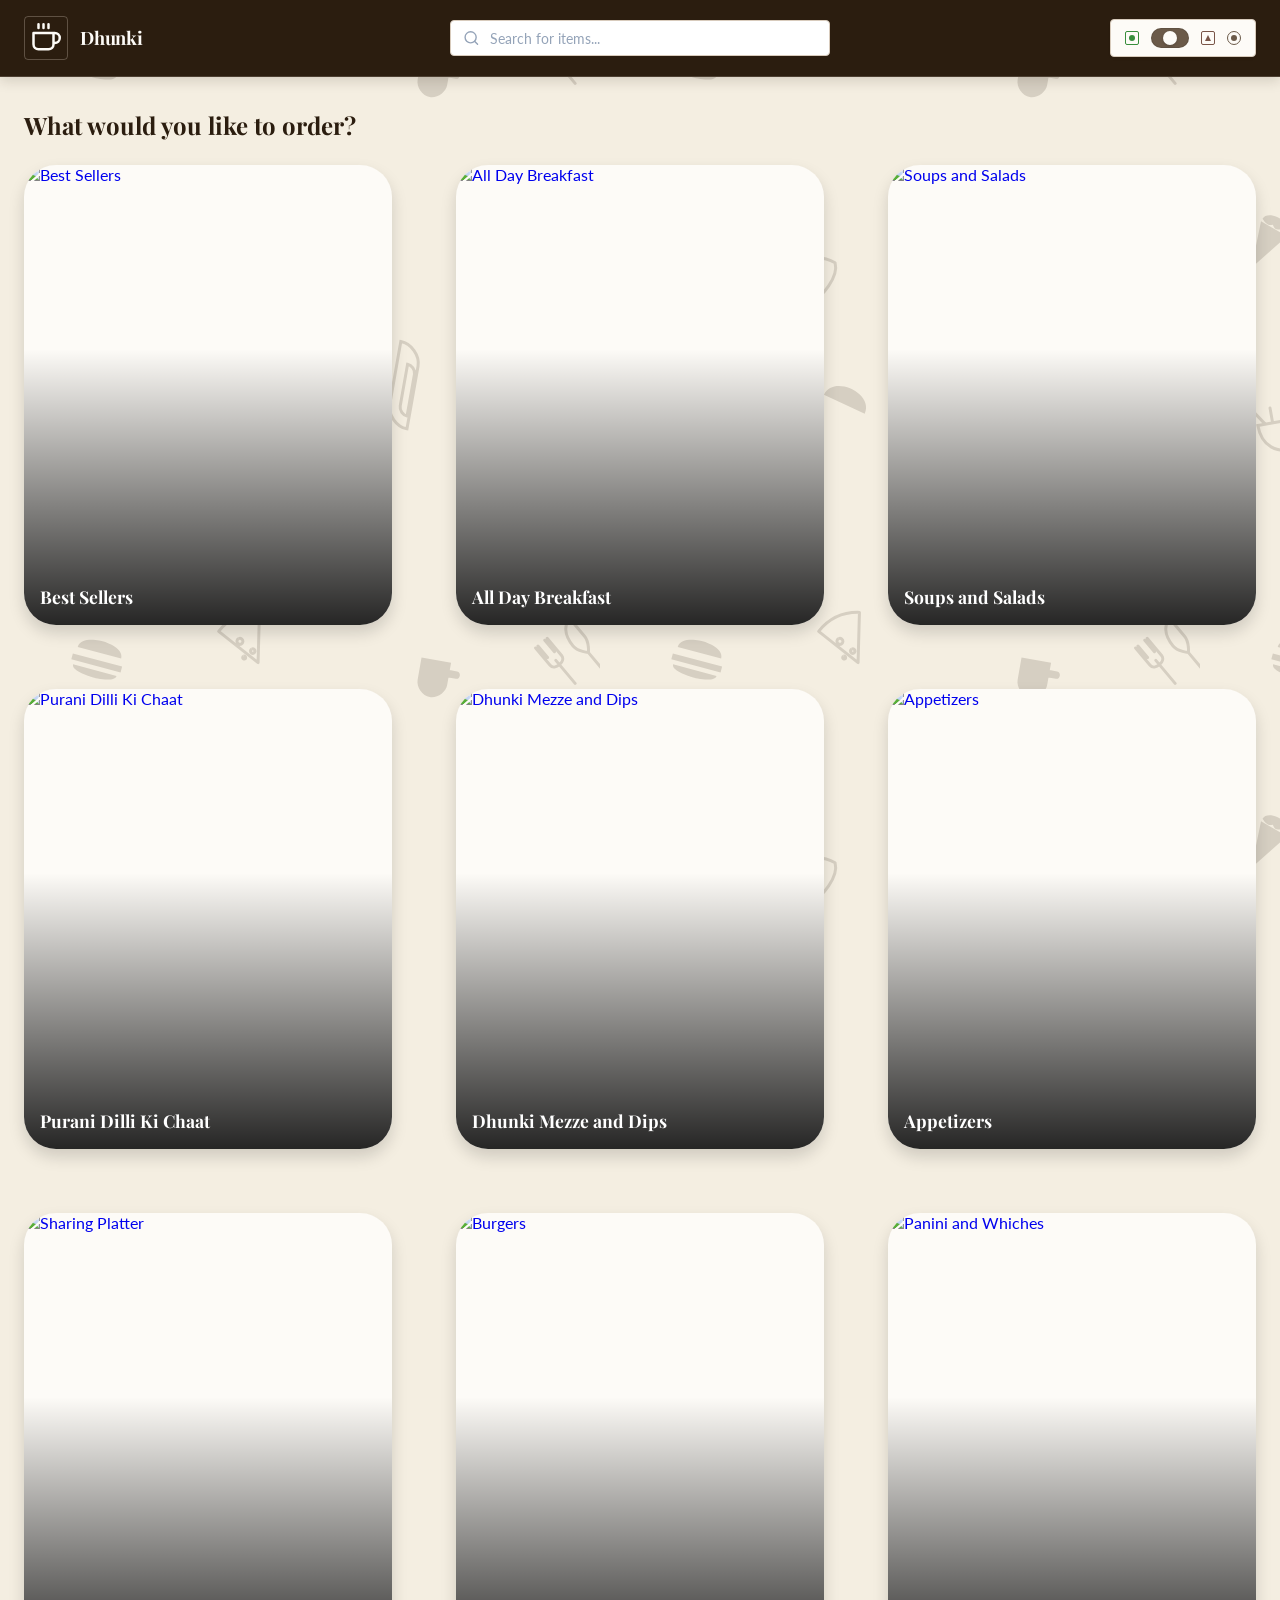
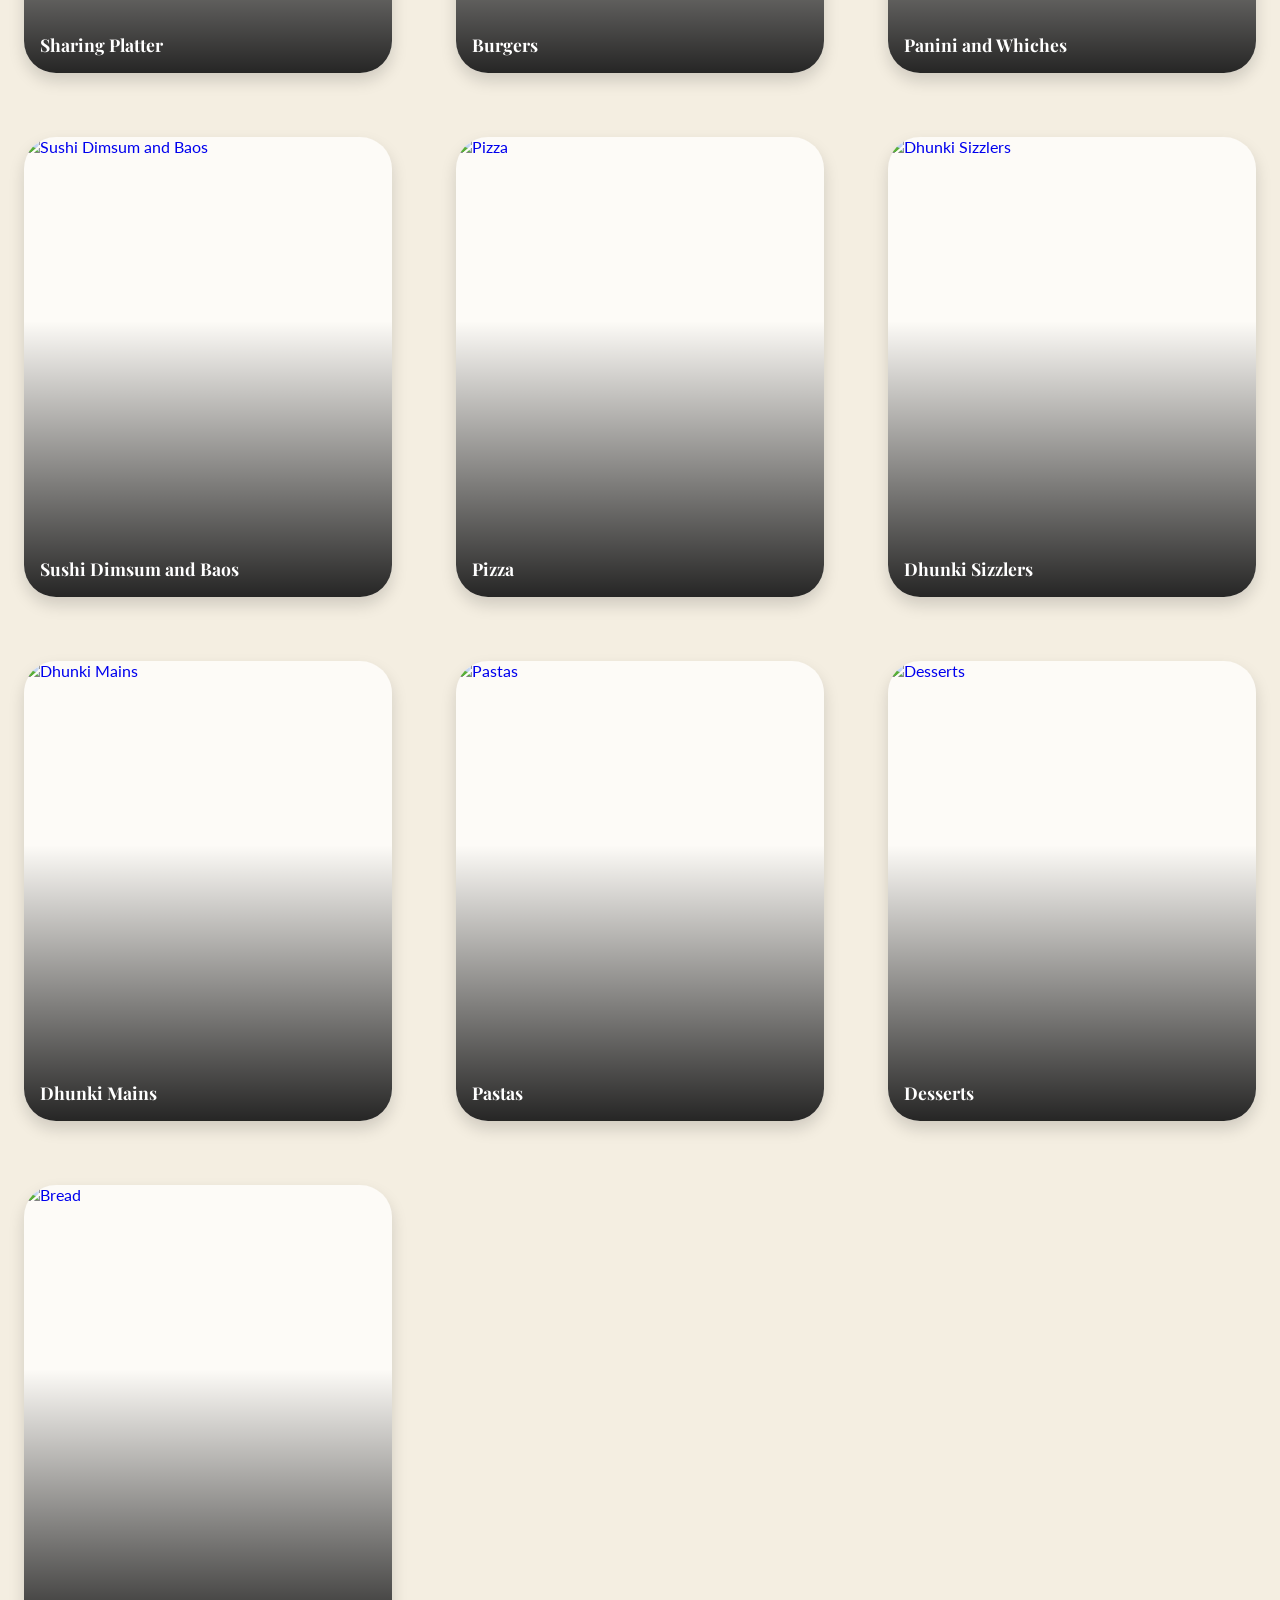
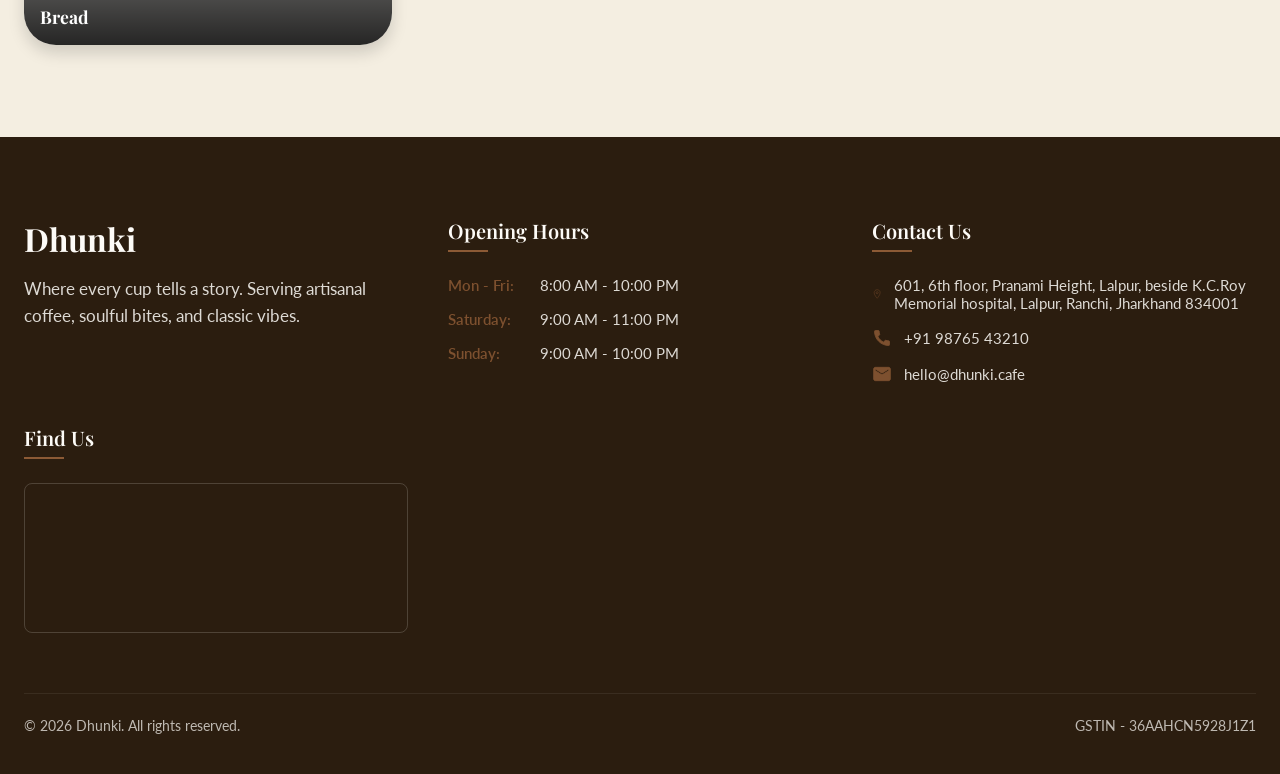
==== commit 9b4f63ce: "fixed most of the issues, added dashboards, made frequently added items dynamic from order historys " ====
--- a/index.html
+++ b/index.html
@@ -19,7 +19,7 @@
                 <path d="M21 10c0 7-9 13-9 13s-9-6-9-13a9 9 0 0 1 18 0z"></path>
                 <circle cx="12" cy="10" r="3"></circle>
             </svg>
-            <span class="location-text">Location - Lucknow, Uttar Pradesh, India</span>
+            <span class="location-text">Location - 601, Pranami Height, Lalpur, Ranchi</span>
             <svg class="icon chevron-icon" viewBox="0 0 24 24" fill="none" stroke="currentColor" stroke-width="2" stroke-linecap="round" stroke-linejoin="round">
                 <polyline points="6 9 12 15 18 9"></polyline>
             </svg>
@@ -198,7 +198,7 @@
                             <svg class="icon location-icon" viewBox="0 0 24 24" fill="currentColor">
                                 <path d="M12 2C8.13 2 5 5.13 5 9c0 5.25 7 13 7 13s7-7.75 7-13c0-3.87-3.13-7-7-7zm0 9.5c-1.38 0-2.5-1.12-2.5-2.5s1.12-2.5 2.5-2.5 2.5 1.12 2.5 2.5-1.12 2.5-2.5 2.5z"/>
                             </svg>
-                            Ranchi, Jharkhand
+                            601, 6th floor, Pranami Height, Lalpur, beside K.C.Roy Memorial hospital, Lalpur, Ranchi, Jharkhand 834001
                         </li>
                         <li>
                             <svg class="icon phone-icon" viewBox="0 0 24 24" fill="currentColor">
@@ -214,6 +214,14 @@
                         </li>
                     </ul>
                 </div>
+
+                <!-- Location Map Column -->
+                <div class="footer-col map-col">
+                    <h3 class="footer-heading">Find Us</h3>
+                    <div class="map-container" style="width: 100%; height: 150px; border-radius: 8px; overflow: hidden; opacity: 0.85; border: 1px solid rgba(253, 251, 247, 0.2);">
+                        <iframe src="https://maps.google.com/maps?q=Dhunki,+Ranchi&t=&z=15&ie=UTF8&iwloc=&output=embed" width="100%" height="100%" style="border:0;" allowfullscreen="" loading="lazy" referrerpolicy="no-referrer-when-downgrade"></iframe>
+                    </div>
+                </div>
             </div>
             
             <div class="footer-bottom">
@@ -222,6 +230,7 @@
             </div>
         </div>
     </footer>
+    <script src="analytics.js"></script>
     <script src="menu.js"></script>
 </body>
 </html>
--- a/index.css
+++ b/index.css
@@ -421,21 +421,21 @@
 
 .menu-card {
     position: relative;
-    border-radius: 12px;
+    border-radius: 32px;
     overflow: hidden;
     aspect-ratio: 4 / 5;
     cursor: pointer;
-    box-shadow: var(--shadow-sm);
+    box-shadow: 0 8px 16px rgba(0,0,0,0.15);
     transition: transform 0.2s ease, box-shadow 0.2s ease, border-color 0.2s ease;
     display: block;
     text-decoration: none;
-    border: 3px solid var(--brand-color);
+    border: none;
     background-color: var(--bg-main);
 }
 
 .menu-card:hover {
     transform: translateY(-4px);
-    box-shadow: var(--shadow-md);
+    box-shadow: 0 16px 32px rgba(0,0,0,0.25);
 }
 
 .menu-card-bg {
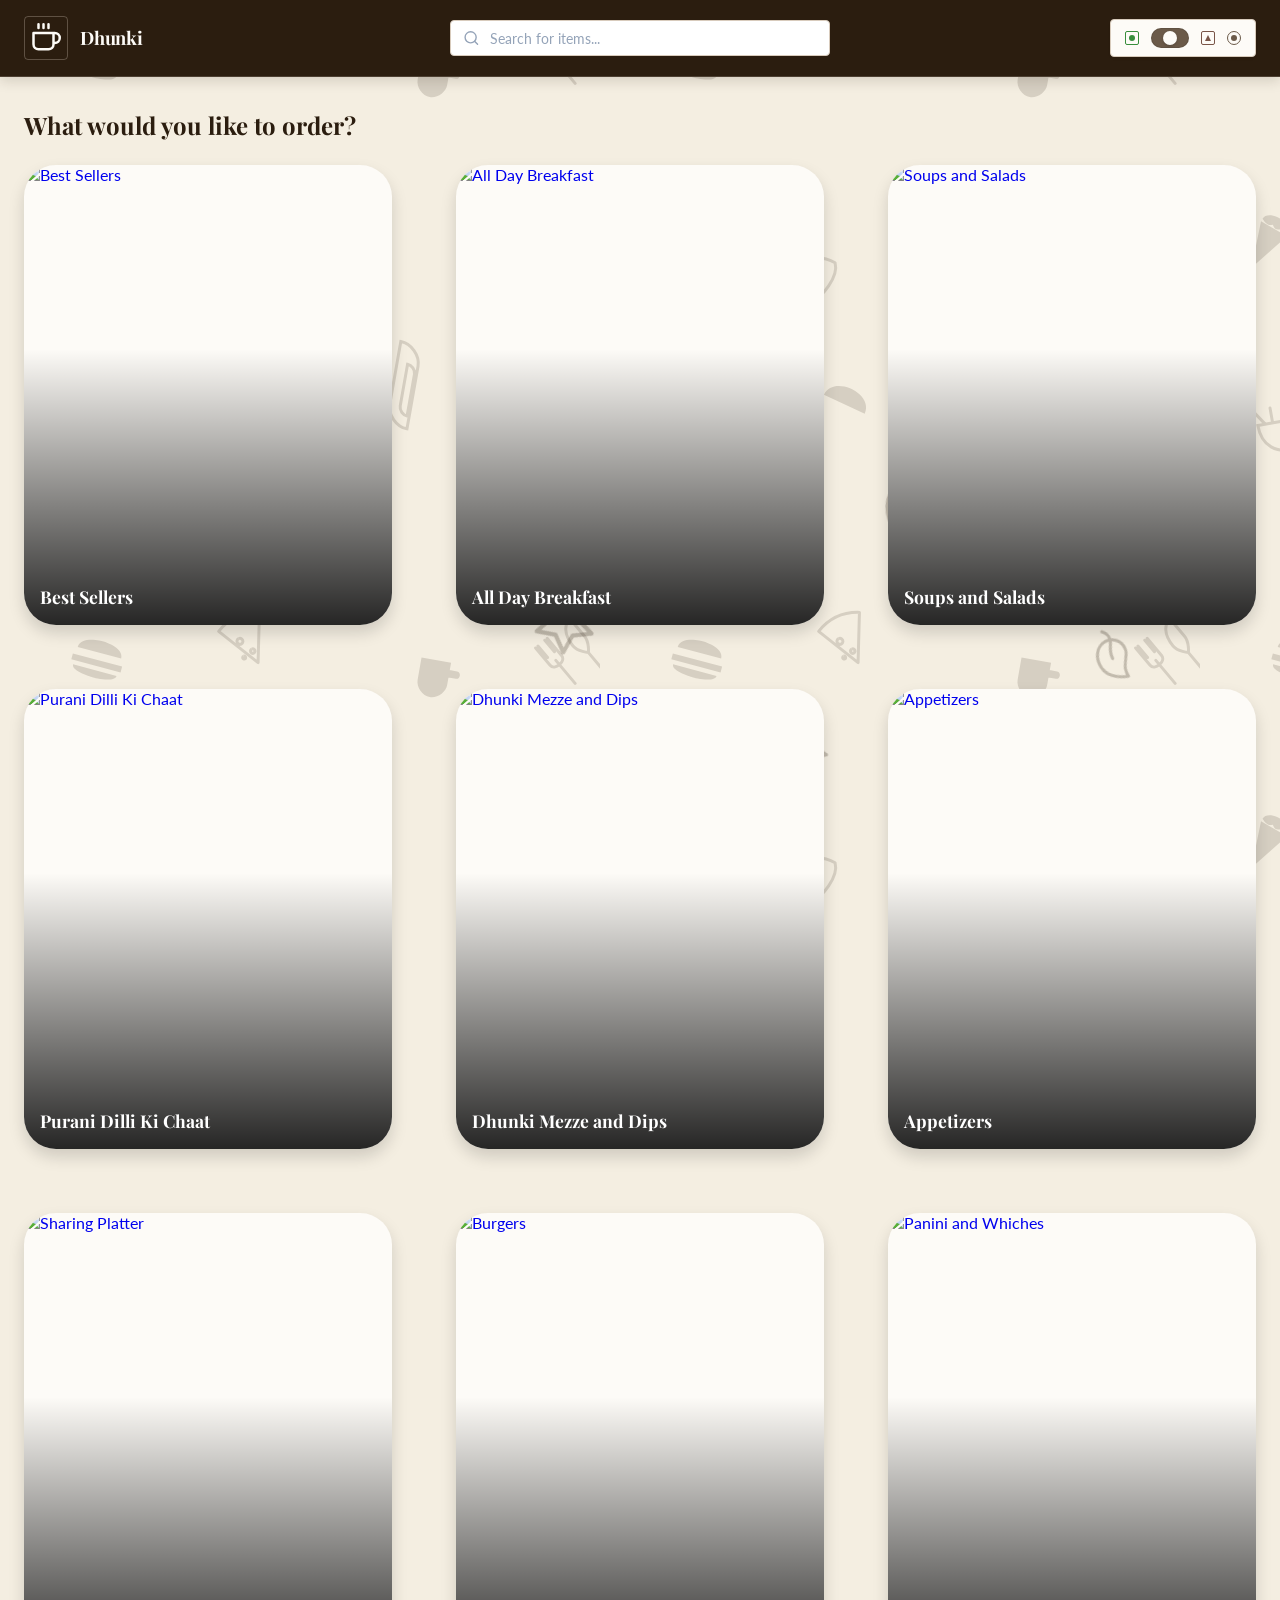
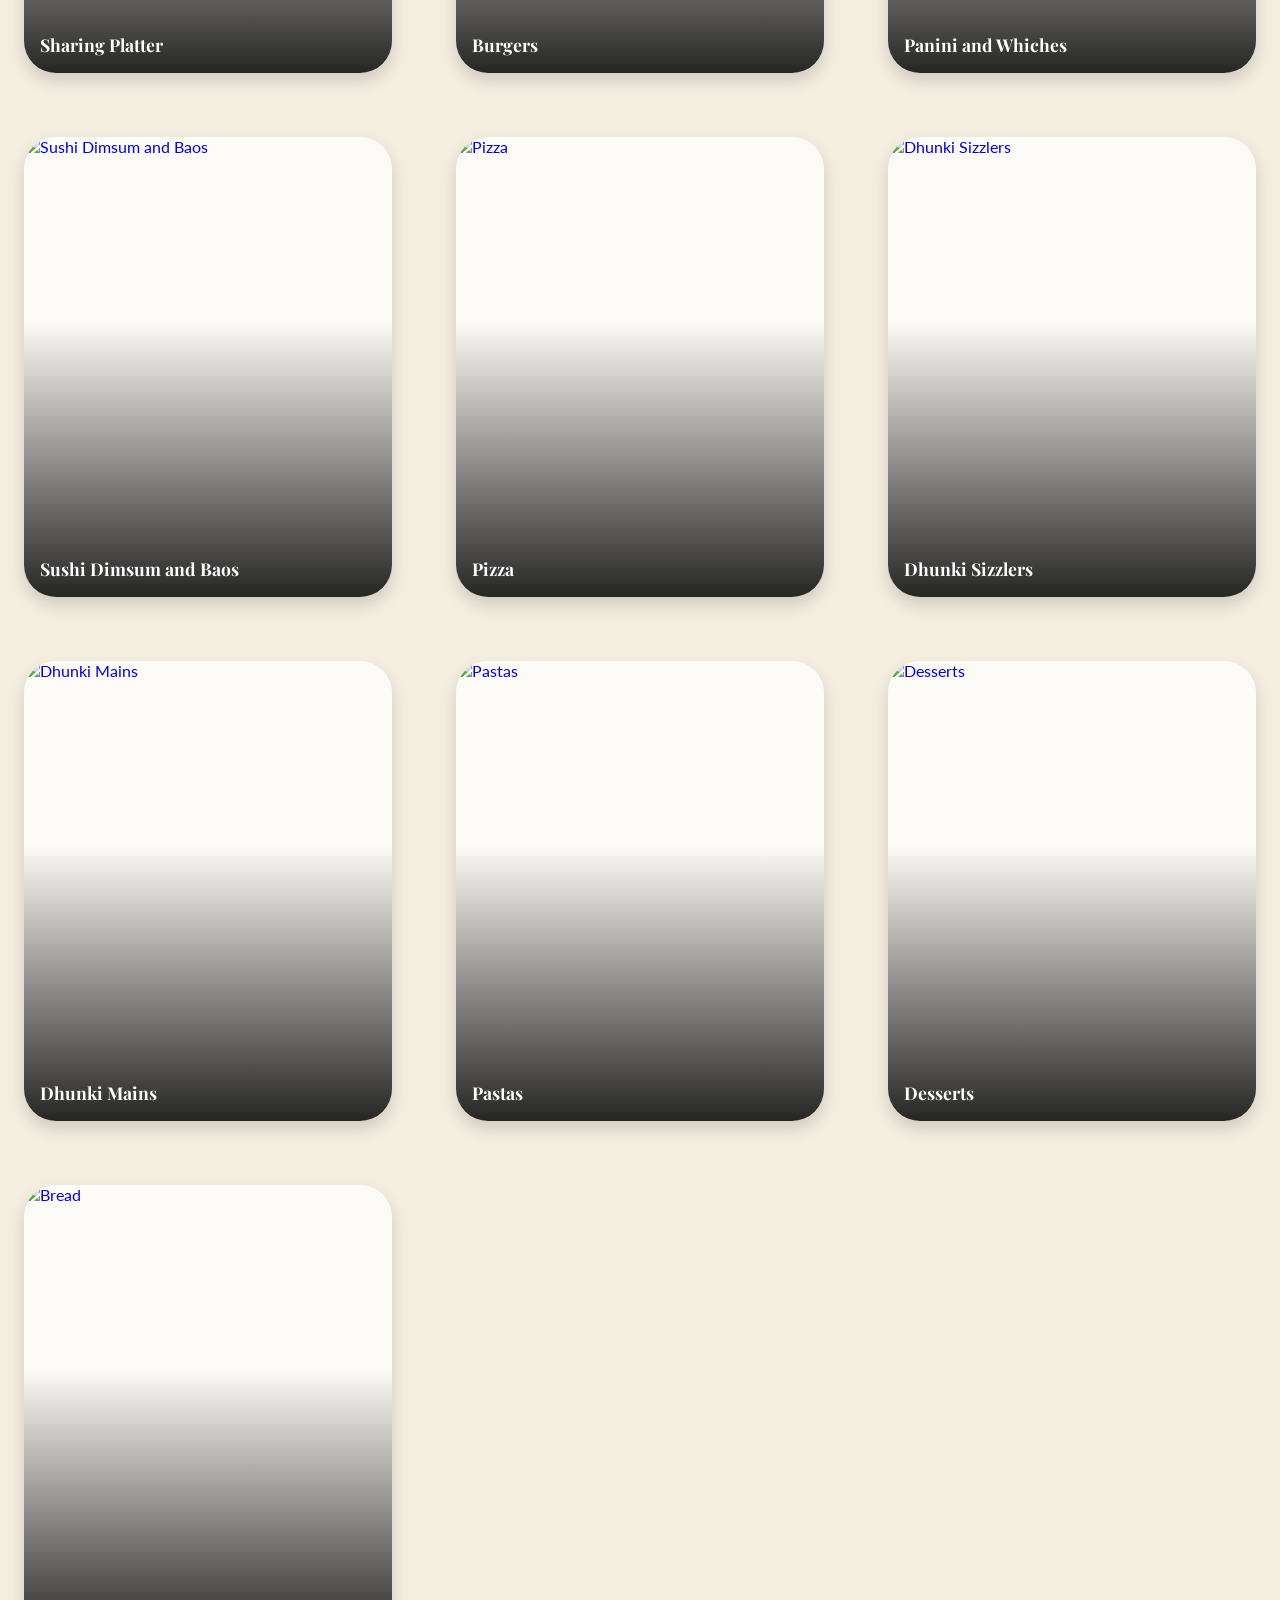
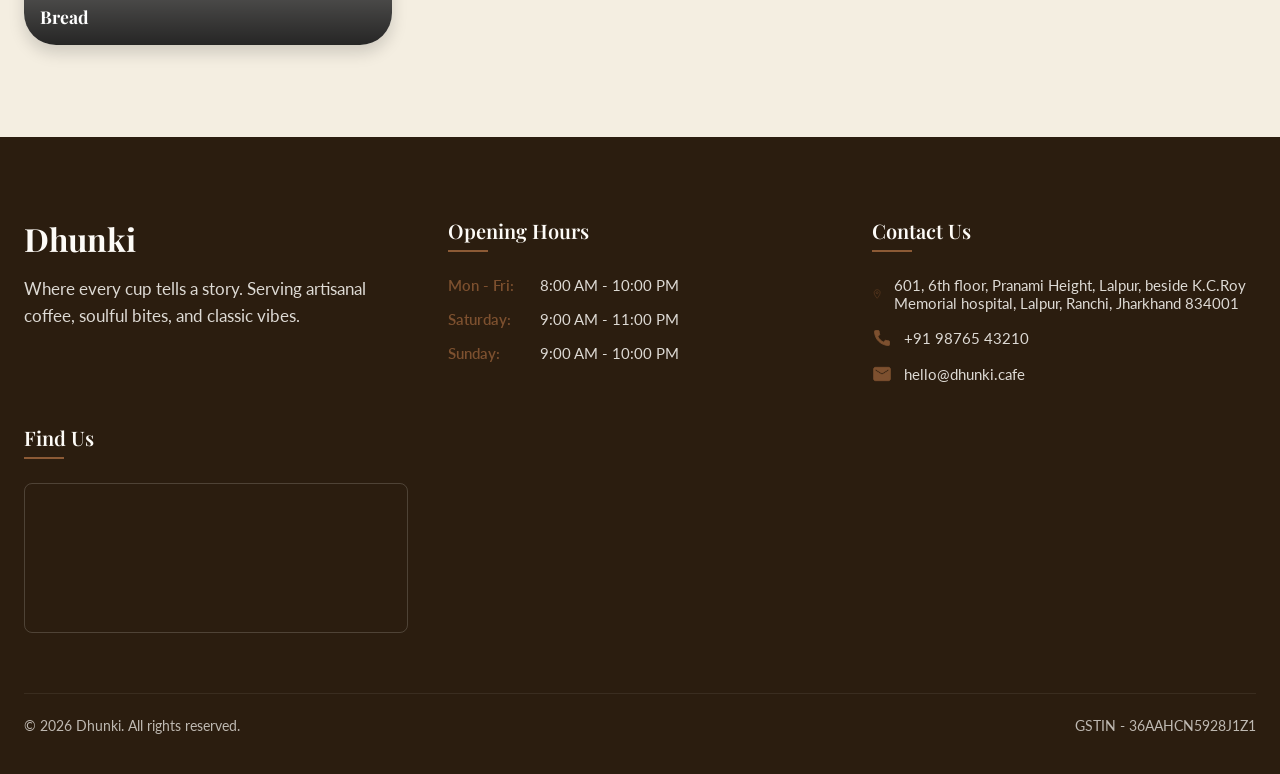
==== commit de8fe370: "added dynamic bg" ====
--- a/index.html
+++ b/index.html
@@ -231,6 +231,7 @@
         </div>
     </footer>
     <script src="analytics.js"></script>
+    <script src="dynamic-bg.js"></script>
     <script src="menu.js"></script>
 </body>
 </html>
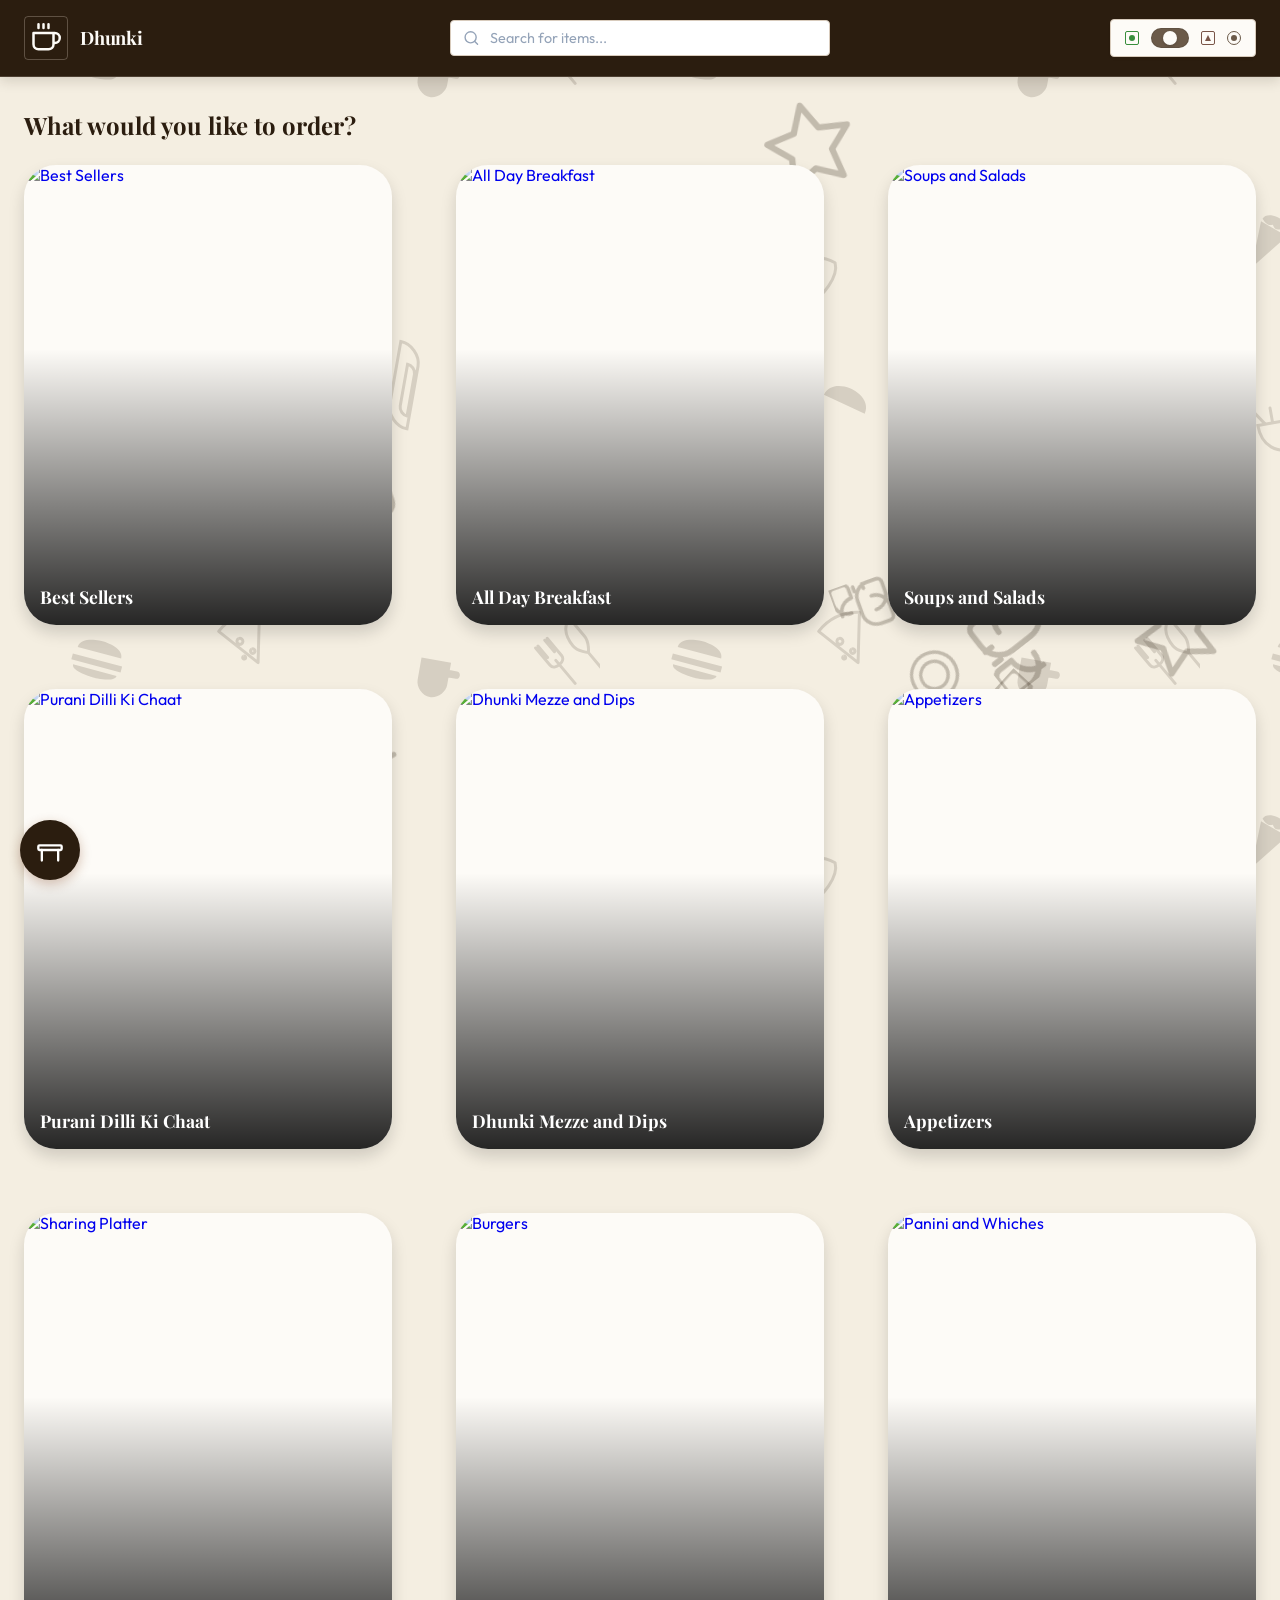
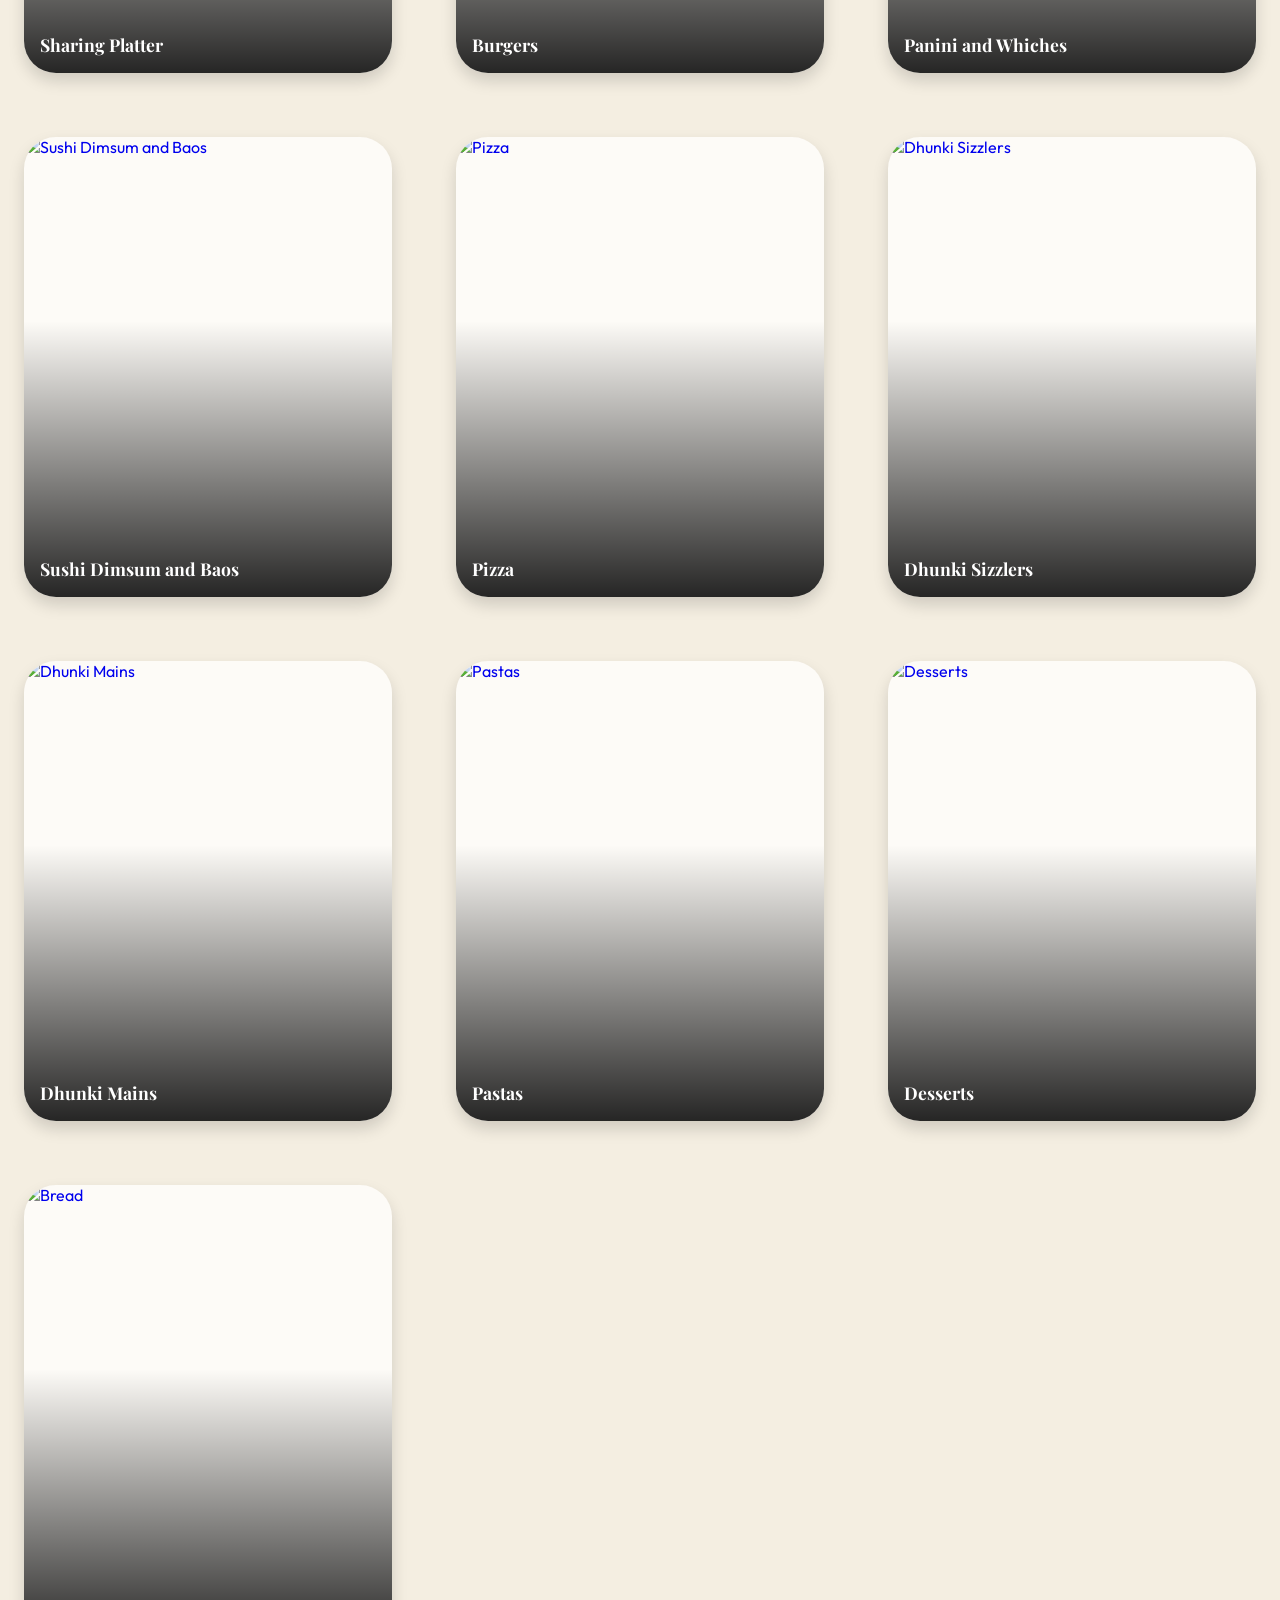
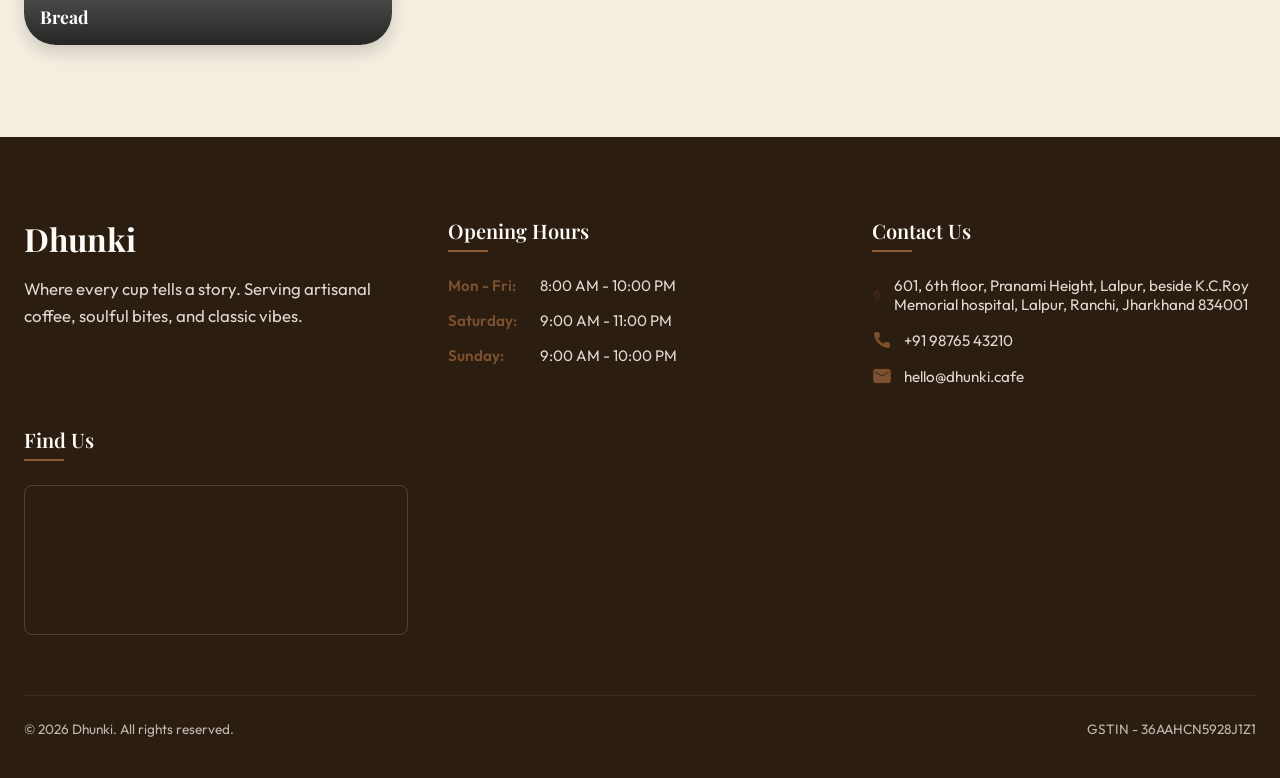
==== commit c29cbd5f: "updated the images, updated the cart, updated the footer menu,created whats on others table" ====
--- a/index.html
+++ b/index.html
@@ -7,8 +7,9 @@
     <meta name="description" content="Dhunki, Restaurant and Lounge.">
     <link rel="preconnect" href="https://fonts.googleapis.com">
     <link rel="preconnect" href="https://fonts.gstatic.com" crossorigin>
-    <link href="https://fonts.googleapis.com/css2?family=Lato:ital,wght@0,400;0,700;1,400&family=Playfair+Display:ital,wght@0,400;0,600;0,700;1,400&display=swap" rel="stylesheet">
+    <link href="https://fonts.googleapis.com/css2?family=Outfit:wght@300;400;500;600;700&family=Playfair+Display:ital,wght@0,400;0,600;0,700;1,400&display=swap" rel="stylesheet">
     <link rel="stylesheet" href="index.css">
+    <link rel="stylesheet" href="social-tables.css">
     <link rel="icon" type="image/svg+xml" href="data:image/svg+xml,<svg xmlns='http://www.w3.org/2000/svg' viewBox='0 0 24 24' fill='none' stroke='%2378350f' stroke-width='2' stroke-linecap='round' stroke-linejoin='round'><path d='M18 8h1a4 4 0 0 1 0 8h-1M2 8h16v9a4 4 0 0 1-4 4H6a4 4 0 0 1-4-4V8z M6 1v3 M10 1v3 M14 1v3'/></svg>">
 </head>
 <body>
@@ -233,5 +234,6 @@
     <script src="analytics.js"></script>
     <script src="dynamic-bg.js"></script>
     <script src="menu.js"></script>
+    <script src="social-tables.js" defer></script>
 </body>
 </html>
--- a/index.css
+++ b/index.css
@@ -10,6 +10,8 @@
     --shadow-sm: 0 2px 4px 0 rgba(43, 29, 15, 0.1);
     --shadow-md: 0 4px 8px -1px rgba(43, 29, 15, 0.15), 0 2px 4px -2px rgba(43, 29, 15, 0.1);
     --radius-md: 4px; /* Classic sharp corners */
+    --font-heading: 'Playfair Display', serif;
+    --font-body: 'Outfit', sans-serif;
     --transition: all 0.2s ease-in-out;
 }
 
@@ -20,7 +22,7 @@
 }
 
 body {
-    font-family: 'Lato', -apple-system, BlinkMacSystemFont, sans-serif;
+    font-family: var(--font-body);
     color: var(--text-main);
     background-color: var(--bg-muted);
     -webkit-font-smoothing: antialiased;
@@ -597,5 +599,5 @@
 
 /* Classic Typography Overrides */
 h1, h2, h3, h4, h5, h6, .brand-title, .category-title, .menu-card-title, .cart-header h2, .modal-header h3 {
-    font-family: 'Playfair Display', serif;
-}
+    font-family: var(--font-heading);
+}
--- a/social-tables.css
+++ b/social-tables.css
@@ -0,0 +1,207 @@
+/* social-tables.css */
+
+.social-fab {
+    position: fixed;
+    bottom: 20px;
+    left: 20px;
+    background-color: var(--brand-color, #78350f);
+    color: white;
+    border: none;
+    border-radius: 50%;
+    width: 60px;
+    height: 60px;
+    display: flex;
+    justify-content: center;
+    align-items: center;
+    box-shadow: 0 4px 12px rgba(120, 53, 15, 0.3);
+    cursor: pointer;
+    z-index: 99;
+    transition: transform 0.2s ease, box-shadow 0.2s ease;
+}
+
+.social-fab:hover {
+    transform: translateY(-2px) scale(1.05);
+    box-shadow: 0 6px 16px rgba(120, 53, 15, 0.4);
+}
+
+.social-fab svg {
+    width: 28px;
+    height: 28px;
+}
+
+.social-modal-overlay {
+    position: fixed;
+    top: 0; left: 0; right: 0; bottom: 0;
+    background: rgba(0,0,0,0.5);
+    z-index: 2000;
+    display: flex;
+    justify-content: center;
+    align-items: center;
+    opacity: 0;
+    pointer-events: none;
+    transition: opacity 0.3s;
+    backdrop-filter: blur(2px);
+}
+
+.social-modal-overlay.active {
+    opacity: 1;
+    pointer-events: auto;
+}
+
+.social-modal {
+    background: var(--bg-main, #fdfbf7);
+    width: 90%;
+    max-width: 500px;
+    max-height: 80vh;
+    border-radius: 24px;
+    display: flex;
+    flex-direction: column;
+    overflow: hidden;
+    transform: translateY(20px) scale(0.95);
+    transition: transform 0.3s cubic-bezier(0.34, 1.56, 0.64, 1);
+    box-shadow: 0 25px 50px -12px rgba(0, 0, 0, 0.25);
+    font-family: var(--font-body, 'Outfit', sans-serif);
+}
+
+.social-modal-overlay.active .social-modal {
+    transform: translateY(0) scale(1);
+}
+
+.social-modal-header {
+    background: var(--brand-color, #78350f);
+    color: white;
+    padding: 20px 24px;
+    display: flex;
+    justify-content: space-between;
+    align-items: center;
+}
+
+.social-modal-header h2 {
+    margin: 0;
+    font-family: var(--font-heading, 'Playfair Display', serif);
+    font-size: 1.5rem;
+}
+
+.social-modal-close {
+    background: none;
+    border: none;
+    color: white;
+    cursor: pointer;
+    opacity: 0.8;
+    transition: opacity 0.2s;
+    padding: 4px;
+    display: flex;
+}
+.social-modal-close:hover {
+    opacity: 1;
+}
+
+.social-modal-body {
+    padding: 20px;
+    overflow-y: auto;
+    flex-grow: 1;
+}
+
+.social-empty {
+    text-align: center;
+    color: var(--text-muted, #64748b);
+    padding: 40px 20px;
+    font-size: 1.1rem;
+}
+
+/* Accordion */
+.social-table-group {
+    background: white;
+    border: 1px solid var(--border-color, #e2e8f0);
+    border-radius: 12px;
+    margin-bottom: 12px;
+    overflow: hidden;
+}
+
+.social-table-header {
+    padding: 16px;
+    display: flex;
+    justify-content: space-between;
+    align-items: center;
+    cursor: pointer;
+    background: white;
+    transition: background 0.2s;
+    user-select: none;
+}
+
+.social-table-header:hover {
+    background: #f8fafc;
+}
+
+.social-table-title {
+    font-weight: 600;
+    font-size: 1.1rem;
+    color: var(--text-dark, #1f2937);
+    display: flex;
+    align-items: center;
+    gap: 8px;
+}
+
+.social-table-badge {
+    background: #f1f5f9;
+    padding: 2px 8px;
+    border-radius: 12px;
+    font-size: 0.8rem;
+    color: #64748b;
+}
+
+.social-chevron {
+    transition: transform 0.3s;
+    color: #94a3b8;
+}
+
+.social-table-group.open .social-chevron {
+    transform: rotate(180deg);
+}
+
+.social-table-content {
+    max-height: 0;
+    overflow: hidden;
+    transition: max-height 0.3s ease-out;
+    background: #f8fafc;
+}
+
+.social-items-list {
+    padding: 16px;
+    list-style: none;
+    margin: 0;
+    border-top: 1px dashed var(--border-color, #e2e8f0);
+}
+
+.social-item {
+    display: flex;
+    align-items: center;
+    margin-bottom: 12px;
+}
+.social-item:last-child {
+    margin-bottom: 0;
+}
+
+.social-item-qty {
+    background: var(--brand-light, #92400e);
+    color: white;
+    min-width: 28px;
+    height: 28px;
+    display: flex;
+    justify-content: center;
+    align-items: center;
+    border-radius: 6px;
+    font-weight: 700;
+    font-size: 0.9rem;
+    margin-right: 12px;
+}
+
+.social-item-name {
+    flex-grow: 1;
+    font-weight: 500;
+    color: var(--text-dark, #1f2937);
+}
+
+@media (max-width: 768px) {
+    /* Mobile-specific fixes if needed in the future */
+}
